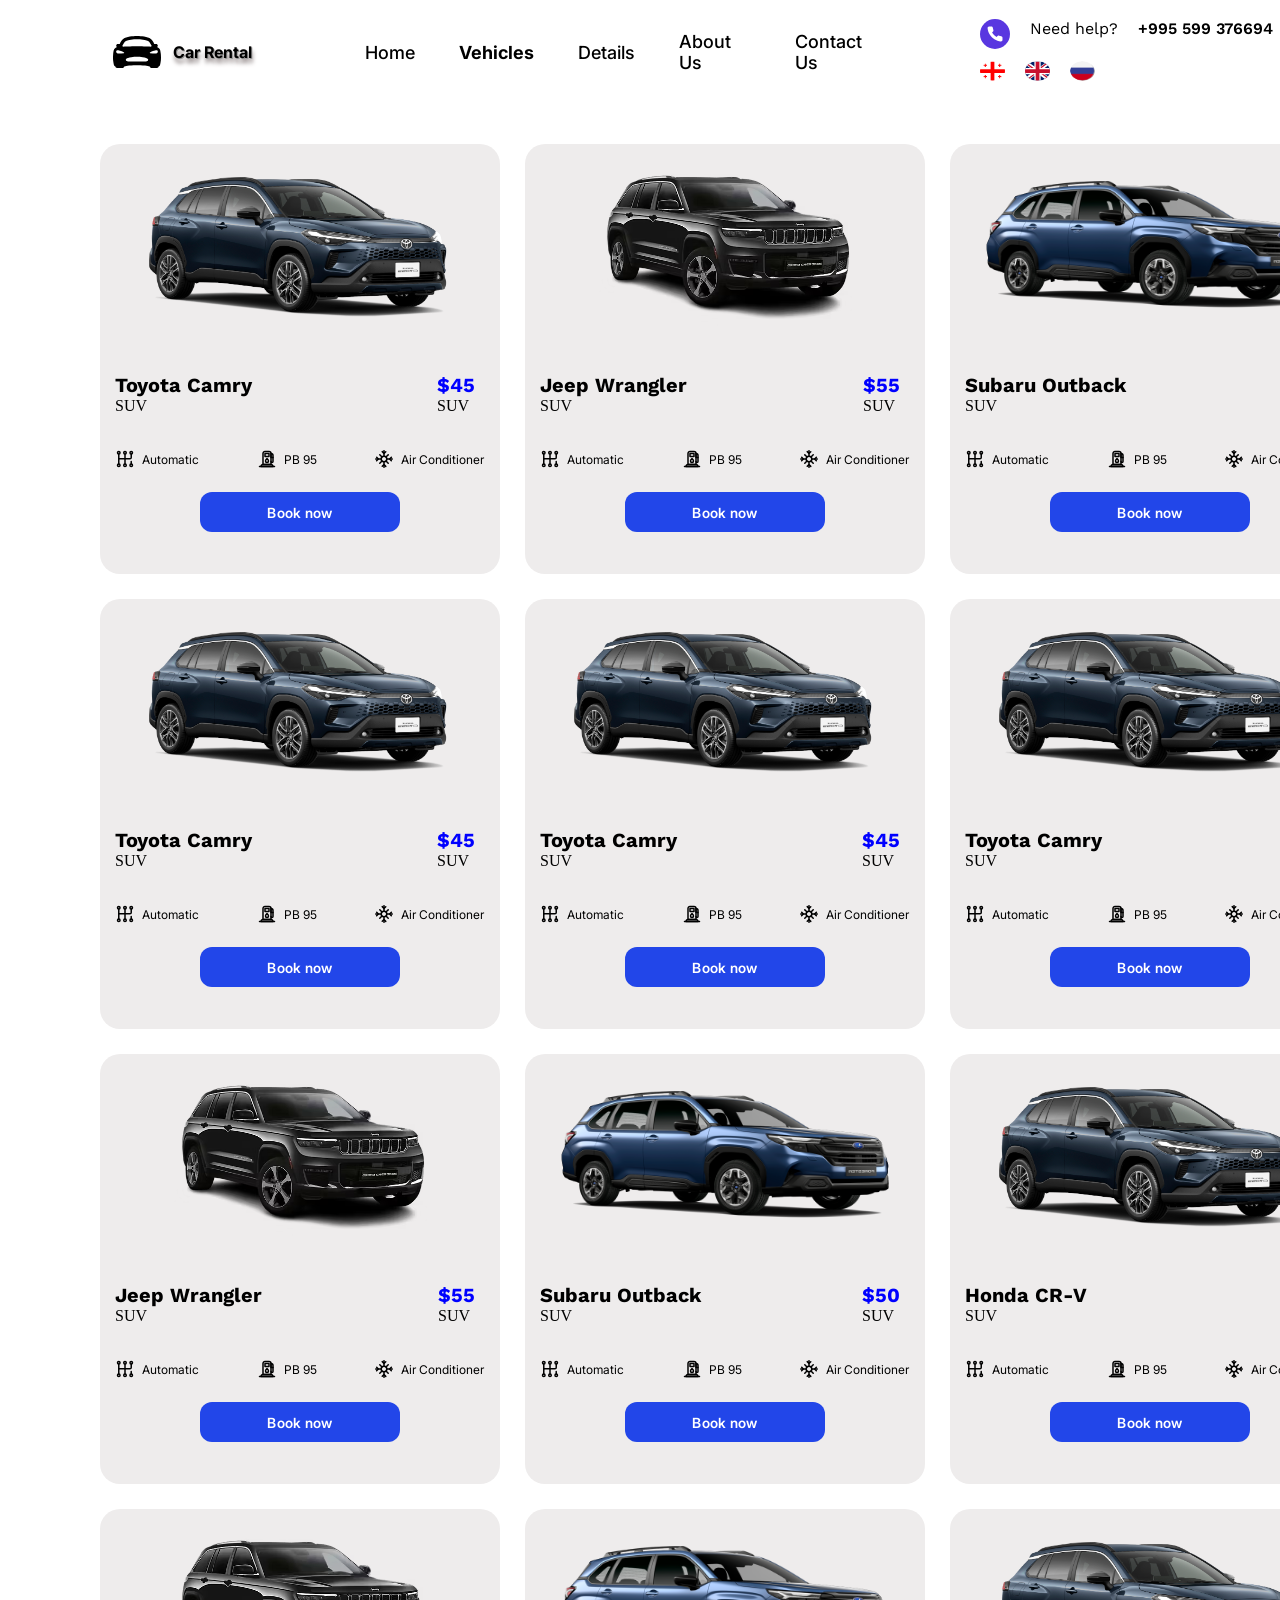
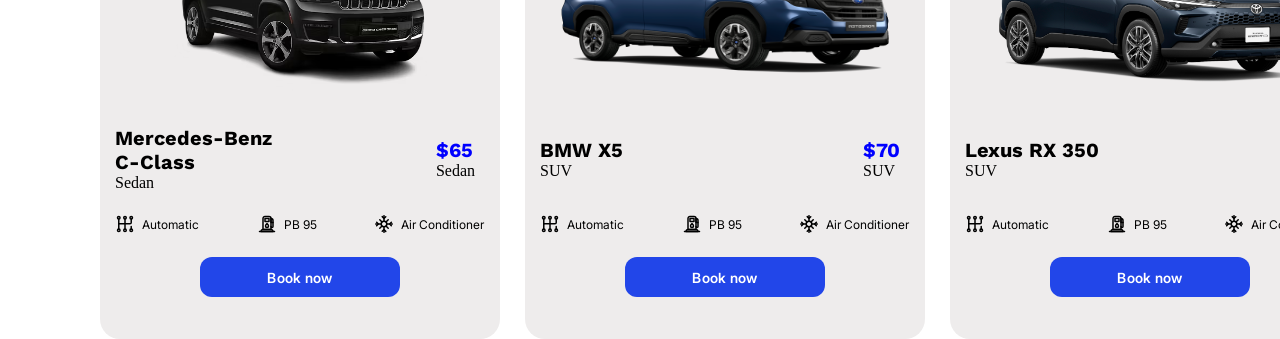
==== cars.html @ b7899f16 "add page" ====
<!DOCTYPE html>
<html lang="en">
<head>
    <meta charset="UTF-8">
    <meta name="viewport" content="width=device-width, initial-scale=1.0">
    <link rel="stylesheet" href="css/style.css" />
    <title>Vehicles - Car Rental</title>
</head>
<body>
    <header class="head_part row">
      <div class="logo_box row">
        <img src="./icon/car1.svg" alt="car icon" class="logo" />
        <p class="logo_text row">Car Rental</p>
      </div>
      <input
        type="checkbox"
        id="nav_toggle"
        class="nav_toggle"
        aria-label="Toggle navigation"
      />
      <label for="nav_toggle" class="nav_burger" aria-hidden="true">
        <span></span>
        <span></span>
        <span></span>
      </label>
      <nav class="nav_box row">
        <a href="index.html" class="nav_text">Home</a>
        <a href="cars.html" class="nav_text bold">Vehicles</a>
        <a href="" class="nav_text">Details</a>
        <a href="" class="nav_text">About Us</a>
        <a href="" class="nav_text">Contact Us</a>
      </nav>
      <div class="tel_box row">
        <div class="phone_box row">
          <img src="./icon/phone.svg" alt="phone" class="phone" />
          <p class="phone_text">Need help?</p>
          <p class="phone_num">+995 599 376694</p>
        </div>
        <div class="flag_box row">
          <a href="./kartuli-cars.html">
            <img src="./icon/ge.svg" alt="geo" class="flag" />
          </a>
          <a href="./cars.html">
            <img src="./icon/uk.svg" alt="eng" class="flag" />
          </a>
          <a href="./russian-cars.html">
            <img src="./photo/russian flag.png" alt="rus" class="flag" />
          </a>
        </div>
      </div>
    </header>
    <div class="car_conteiner grid">
          <div class="car_box">
            <div class="small_carbox">
              <img src="./photo/toyota.png" alt="rav4" class="small_car" />
            </div>
            <div class="car_namecont row">
              <div class="car_namebox">
                <p class="car_name">Toyota Camry</p>
                <span>SUV</span>
              </div>
              <div class="price_box">
                <p class="price">$45</p>
                <span>SUV</span>
              </div>
            </div>
            <div class="car_databox row">
              <div class="data_item">
                <img
                  src="./icon/gear-shift(1) 1.svg"
                  alt="gear"
                  class="data_icon"
                />
                <p class="data_text">Automatic</p>
              </div>
              <div class="data_item">
                <img src="./icon/g17.svg" alt="petrol" class="data_icon" />
                <p class="data_text">PB 95</p>
              </div>
              <div class="data_item">
                <img src="./icon/air.svg" alt="air" class="data_icon" />
                <p class="data_text">Air Conditioner</p>
              </div>
            </div>
            <button class="card_btn">Book now</button>
          </div>
          <div class="car_box">
            <div class="small_carbox">
              <img src="./photo/jeep.avif" alt="jeep" class="small_car" />
            </div>
            <div class="car_namecont row">
              <div class="car_namebox">
                <p class="car_name">Jeep Wrangler</p>
                <span>SUV</span>
              </div>
              <div class="price_box">
                <p class="price">$55</p>
                <span>SUV</span>
              </div>
            </div>
            <div class="car_databox row">
              <div class="data_item">
                <img
                  src="./icon/gear-shift(1) 1.svg"
                  alt="gear"
                  class="data_icon"
                />
                <p class="data_text">Automatic</p>
              </div>
              <div class="data_item">
                <img src="./icon/g17.svg" alt="petrol" class="data_icon" />
                <p class="data_text">PB 95</p>
              </div>
              <div class="data_item">
                <img src="./icon/air.svg" alt="air" class="data_icon" />
                <p class="data_text">Air Conditioner</p>
              </div>
            </div>
            <button class="card_btn">Book now</button>
          </div>
          <div class="car_box">
            <div class="small_carbox">
              <img src="./photo/subaru1.png" alt="rav4" class="small_car" />
            </div>
            <div class="car_namecont row">
              <div class="car_namebox">
                <p class="car_name">Subaru Outback</p>
                <span>SUV</span>
              </div>
              <div class="price_box">
                <p class="price">$50</p>
                <span>SUV</span>
              </div>
            </div>
            <div class="car_databox row">
              <div class="data_item">
                <img
                  src="./icon/gear-shift(1) 1.svg"
                  alt="gear"
                  class="data_icon"
                />
                <p class="data_text">Automatic</p>
              </div>
              <div class="data_item">
                <img src="./icon/g17.svg" alt="petrol" class="data_icon" />
                <p class="data_text">PB 95</p>
              </div>
              <div class="data_item">
                <img src="./icon/air.svg" alt="air" class="data_icon" />
                <p class="data_text">Air Conditioner</p>
              </div>
            </div>
            <button class="card_btn">Book now</button>
          </div>
          <div class="car_box">
            <div class="small_carbox">
              <img src="./photo/toyota.png" alt="rav4" class="small_car" />
            </div>
            <div class="car_namecont row">
              <div class="car_namebox">
                <p class="car_name">Toyota Camry</p>
                <span>SUV</span>
              </div>
              <div class="price_box">
                <p class="price">$45</p>
                <span>SUV</span>
              </div>
            </div>
            <div class="car_databox row">
              <div class="data_item">
                <img
                  src="./icon/gear-shift(1) 1.svg"
                  alt="gear"
                  class="data_icon"
                />
                <p class="data_text">Automatic</p>
              </div>
              <div class="data_item">
                <img src="./icon/g17.svg" alt="petrol" class="data_icon" />
                <p class="data_text">PB 95</p>
              </div>
              <div class="data_item">
                <img src="./icon/air.svg" alt="air" class="data_icon" />
                <p class="data_text">Air Conditioner</p>
              </div>
            </div>
            <button class="card_btn">Book now</button>
          </div>
          <div class="car_box">
            <div class="small_carbox">
              <img src="./photo/toyota.png" alt="rav4" class="small_car" />
            </div>
            <div class="car_namecont row">
              <div class="car_namebox">
                <p class="car_name">Toyota Camry</p>
                <span>SUV</span>
              </div>
              <div class="price_box">
                <p class="price">$45</p>
                <span>SUV</span>
              </div>
            </div>
            <div class="car_databox row">
              <div class="data_item">
                <img
                  src="./icon/gear-shift(1) 1.svg"
                  alt="gear"
                  class="data_icon"
                />
                <p class="data_text">Automatic</p>
              </div>
              <div class="data_item">
                <img src="./icon/g17.svg" alt="petrol" class="data_icon" />
                <p class="data_text">PB 95</p>
              </div>
              <div class="data_item">
                <img src="./icon/air.svg" alt="air" class="data_icon" />
                <p class="data_text">Air Conditioner</p>
              </div>
            </div>
            <button class="card_btn">Book now</button>
          </div>
          <div class="car_box">
            <div class="small_carbox">
              <img src="./photo/toyota.png" alt="rav4" class="small_car" />
            </div>
            <div class="car_namecont row">
              <div class="car_namebox">
                <p class="car_name">Toyota Camry</p>
                <span>SUV</span>
              </div>
              <div class="price_box">
                <p class="price">$45</p>
                <span>SUV</span>
              </div>
            </div>
            <div class="car_databox row">
              <div class="data_item">
                <img
                  src="./icon/gear-shift(1) 1.svg"
                  alt="gear"
                  class="data_icon"
                />
                <p class="data_text">Automatic</p>
              </div>
              <div class="data_item">
                <img src="./icon/g17.svg" alt="petrol" class="data_icon" />
                <p class="data_text">PB 95</p>
              </div>
              <div class="data_item">
                <img src="./icon/air.svg" alt="air" class="data_icon" />
                <p class="data_text">Air Conditioner</p>
              </div>
            </div>
            <button class="card_btn">Book now</button>
          </div>
          <div class="car_box">
            <div class="small_carbox">
              <img src="./photo/jeep.avif" alt="jeep" class="small_car" />
            </div>
            <div class="car_namecont row">
              <div class="car_namebox">
                <p class="car_name">Jeep Wrangler</p>
                <span>SUV</span>
              </div>
              <div class="price_box">
                <p class="price">$55</p>
                <span>SUV</span>
              </div>
            </div>
            <div class="car_databox row">
              <div class="data_item">
                <img
                  src="./icon/gear-shift(1) 1.svg"
                  alt="gear"
                  class="data_icon"
                />
                <p class="data_text">Automatic</p>
              </div>
              <div class="data_item">
                <img src="./icon/g17.svg" alt="petrol" class="data_icon" />
                <p class="data_text">PB 95</p>
              </div>
              <div class="data_item">
                <img src="./icon/air.svg" alt="air" class="data_icon" />
                <p class="data_text">Air Conditioner</p>
              </div>
            </div>
            <button class="card_btn">Book now</button>
          </div>
          <div class="car_box">
            <div class="small_carbox">
              <img src="./photo/subaru1.png" alt="subaru" class="small_car" />
            </div>
            <div class="car_namecont row">
              <div class="car_namebox">
                <p class="car_name">Subaru Outback</p>
                <span>SUV</span>
              </div>
              <div class="price_box">
                <p class="price">$50</p>
                <span>SUV</span>
              </div>
            </div>
            <div class="car_databox row">
              <div class="data_item">
                <img
                  src="./icon/gear-shift(1) 1.svg"
                  alt="gear"
                  class="data_icon"
                />
                <p class="data_text">Automatic</p>
              </div>
              <div class="data_item">
                <img src="./icon/g17.svg" alt="petrol" class="data_icon" />
                <p class="data_text">PB 95</p>
              </div>
              <div class="data_item">
                <img src="./icon/air.svg" alt="air" class="data_icon" />
                <p class="data_text">Air Conditioner</p>
              </div>
            </div>
            <button class="card_btn">Book now</button>
          </div>
          <div class="car_box">
            <div class="small_carbox">
              <img src="./photo/toyota.png" alt="camry" class="small_car" />
            </div>
            <div class="car_namecont row">
              <div class="car_namebox">
                <p class="car_name">Honda CR-V</p>
                <span>SUV</span>
              </div>
              <div class="price_box">
                <p class="price">$52</p>
                <span>SUV</span>
              </div>
            </div>
            <div class="car_databox row">
              <div class="data_item">
                <img
                  src="./icon/gear-shift(1) 1.svg"
                  alt="gear"
                  class="data_icon"
                />
                <p class="data_text">Automatic</p>
              </div>
              <div class="data_item">
                <img src="./icon/g17.svg" alt="petrol" class="data_icon" />
                <p class="data_text">PB 95</p>
              </div>
              <div class="data_item">
                <img src="./icon/air.svg" alt="air" class="data_icon" />
                <p class="data_text">Air Conditioner</p>
              </div>
            </div>
            <button class="card_btn">Book now</button>
          </div>
          <div class="car_box">
            <div class="small_carbox">
              <img src="./photo/jeep.avif" alt="jeep" class="small_car" />
            </div>
            <div class="car_namecont row">
              <div class="car_namebox">
                <p class="car_name">Mercedes-Benz C-Class</p>
                <span>Sedan</span>
              </div>
              <div class="price_box">
                <p class="price">$65</p>
                <span>Sedan</span>
              </div>
            </div>
            <div class="car_databox row">
              <div class="data_item">
                <img
                  src="./icon/gear-shift(1) 1.svg"
                  alt="gear"
                  class="data_icon"
                />
                <p class="data_text">Automatic</p>
              </div>
              <div class="data_item">
                <img src="./icon/g17.svg" alt="petrol" class="data_icon" />
                <p class="data_text">PB 95</p>
              </div>
              <div class="data_item">
                <img src="./icon/air.svg" alt="air" class="data_icon" />
                <p class="data_text">Air Conditioner</p>
              </div>
            </div>
            <button class="card_btn">Book now</button>
          </div>
          <div class="car_box">
            <div class="small_carbox">
              <img src="./photo/subaru1.png" alt="subaru" class="small_car" />
            </div>
            <div class="car_namecont row">
              <div class="car_namebox">
                <p class="car_name">BMW X5</p>
                <span>SUV</span>
              </div>
              <div class="price_box">
                <p class="price">$70</p>
                <span>SUV</span>
              </div>
            </div>
            <div class="car_databox row">
              <div class="data_item">
                <img
                  src="./icon/gear-shift(1) 1.svg"
                  alt="gear"
                  class="data_icon"
                />
                <p class="data_text">Automatic</p>
              </div>
              <div class="data_item">
                <img src="./icon/g17.svg" alt="petrol" class="data_icon" />
                <p class="data_text">PB 95</p>
              </div>
              <div class="data_item">
                <img src="./icon/air.svg" alt="air" class="data_icon" />
                <p class="data_text">Air Conditioner</p>
              </div>
            </div>
            <button class="card_btn">Book now</button>
          </div>
          <div class="car_box">
            <div class="small_carbox">
              <img src="./photo/toyota.png" alt="lexus" class="small_car" />
            </div>
            <div class="car_namecont row">
              <div class="car_namebox">
                <p class="car_name">Lexus RX 350</p>
                <span>SUV</span>
              </div>
              <div class="price_box">
                <p class="price">$60</p>
                <span>SUV</span>
              </div>
            </div>
            <div class="car_databox row">
              <div class="data_item">
                <img
                  src="./icon/gear-shift(1) 1.svg"
                  alt="gear"
                  class="data_icon"
                />
                <p class="data_text">Automatic</p>
              </div>
              <div class="data_item">
                <img src="./icon/g17.svg" alt="petrol" class="data_icon" />
                <p class="data_text">PB 95</p>
              </div>
              <div class="data_item">
                <img src="./icon/air.svg" alt="air" class="data_icon" />
                <p class="data_text">Air Conditioner</p>
              </div>
            </div>
            <button class="card_btn">Book now</button>
          </div>
    </div>
</body>
</html>
---- css/style.css ----
﻿* {
  margin: 0;
  padding: 0;
  box-sizing: border-box;
}
a {
  text-decoration: none;
}
ul {
  list-style-type: none;
}
fieldset,
input,
select,
textarea,
button {
  border: none;
}
.row {
  display: flex;
}
.grid {
  display: grid;
}
.no-screen {
  display: none;
}
button {
  background-color: transparent;
}
.d-wrapper {
  margin-inline: auto;
  width: 80%;
}
.wrap {
  flex-wrap: wrap;
}
@font-face {
  font-family: inter;
  src: url(../font/Inter_18pt-Bold.ttf);
}
@font-face {
  font-family: inter_semibold;
  src: url(../font/Inter_28pt-SemiBold.ttf);
}
@font-face {
  font-family: inter_med;
  src: url(../font/Inter_18pt-Medium.ttf);
}
@font-face {
  font-family: inter_reg;
  src: url(../font/Inter_18pt-Regular.ttf);
}
@font-face {
  font-family: sans;
  src: url(../font/WorkSans-Regular.ttf);
}
@font-face {
  font-family: sans_bold;
  src: url(../font/WorkSans-SemiBold.ttf);
}
@font-face {
  font-family: saans;
  src: url(../font/WorkSans-Bold.ttf);
}
@font-face {
  font-family: nino;
  src: url(../font/bpg_nino_mtavruli_bold.ttf);
}
.head_part {
  width: 100%;
  height: 104px;
  align-items: center;
  gap: 100px;
}
.logo_box {
  width: 180px;
  height: 48px;
  justify-content: center;
  gap: 12px;
  margin-left: 100px;
}
.logo {
  width: 48px;
  height: 48px;
}
.logo_text {
  font-weight: 500;
  font-size: 16px;
  font-family: inter;
  line-height: normal;
  letter-spacing: 0;
  align-items: center;
  text-shadow:
    1px 1px 0 #969696,
    1px 5px 4px #887d7d;
}
.logo_textgeo {
  font-weight: 500;
  font-size: 16px;
  font-family: inter;
  line-height: normal;
  letter-spacing: 0;
  align-items: center;
  text-shadow:
    1px 1px 0 #969696,
    1px 5px 4px #887d7d;
}
.nav_box {
  width: 564px;
  height: 30px;
  gap: 44px;
  justify-content: center;
  align-items: center;
}
.nav_toggle {
  display: none;
}
.nav_burger {
  display: none;
  width: 40px;
  height: 40px;
  align-items: center;
  justify-content: center;
  gap: 6px;
  cursor: pointer;
}
.nav_burger span {
  display: block;
  width: 26px;
  height: 2px;
  background: #111;
  border-radius: 2px;
  transition:
    transform 0.2s ease,
    opacity 0.2s ease;
}
.nav_text {
  display: inline-flex;
  align-items: center;
  font-weight: 300;
  font-size: 18px;
  font-family: inter_med;
  line-height: normal;
  letter-spacing: 0;
  color: black;
  transition: color 0.2s ease;
}
.nav_textgeo {
  display: inline-flex;
  align-items: center;
  font-weight: 300;
  font-size: 18px;
  font-family: nino;
  line-height: normal;
  letter-spacing: 0;
  color: black;
  transition: color 0.2s ease;
}
.nav_text:hover,
.nav_textgeo:hover {
  color: #f28a00;
}
.tel_box {
  width: 25%;
  height: 70px;
  flex-direction: column;
  justify-content: center;
  gap: 12px;
}
.phone_box {
  width: 300px;
  gap: 20px;
}
.phone {
  width: 30px;
  height: 30px;
}
.flag_box {
  width: 100px;
  gap: 20px;
}
.phone_text {
  font-weight: 300;
  font-size: 16px;
  font-family: sans;
  line-height: normal;
  letter-spacing: 0;
  align-items: center;
  color: black;
}
.phone_num {
  font-weight: 300;
  font-size: 16px;
  font-family: sans_bold;
  line-height: normal;
  letter-spacing: 0;
  align-items: center;
  color: black;
}
.bold {
  font-family: inter;
}
.flag {
  width: 25px;
  height: 20px;
  border-radius: 50%;
}
.main_conteiner {
  width: 100%;
  flex-direction: column;
  align-items: center;
}
.conteiner {
  width: 90%;
  height: 974px;
  flex-direction: column;
  align-items: center;
}
.main_plate {
  width: 90%;
  height: 660px;
  justify-content: center;
  border-radius: 40px;
  background-image: url(../photo/Hero.png);
  background-repeat: no-repeat;
  background-size: auto;
  justify-content: center;
  position: relative;
}
.car {
  width: 607px;
  height: 356px;
  position: absolute;
  top: 320px;
  left: 400px;
}
.plate {
  width: 90%;
  height: 503px;
  align-items: center;
  margin-top: 78.5px;
}
.main_textbox {
  width: 686px;
  height: 503px;
  align-items: center;
  padding-top: 90px;
}
.book_box {
  width: 416px;
  height: 503px;
  border-radius: 20px;
  background-color: white;
  flex-direction: column;
  align-items: center;
  position: absolute;
  top: 78.5px;
  right: 78px;
  z-index: 1;
}
.book_toggle {
  display: none;
}
.book_burger {
  display: none;
  width: 180px;
  height: 44px;
  align-items: center;
  justify-content: center;
  gap: 10px;
  border-radius: 12px;
  background: #ffffff;
  border: 1px solid #e5e5e5;
  cursor: pointer;
  font-family: sans_bold;
  font-size: 14px;
  color: #111;
}
.book_burger span {
  display: block;
  width: 22px;
  height: 2px;
  background: #111;
  border-radius: 2px;
  transition:
    transform 0.2s ease,
    opacity 0.2s ease;
}
.book_title {
  font-weight: 300;
  font-size: 28px;
  font-family: sans_bold;
  line-height: normal;
  letter-spacing: 0;
  align-items: center;
  color: rgb(19, 19, 19);
  margin-top: 40px;
}

.title_textbox {
  width: 686px;
  height: 145px;
  align-items: center;
}
.title {
  font-weight: 300;
  font-size: 50px;
  font-family: saans;
  line-height: normal;
  letter-spacing: 0;
  align-items: center;
  color: rgb(243, 239, 239);
}
.titlegeo {
  font-weight: 700;
  font-size: 46px;
  font-family: nino;
  line-height: normal;
  letter-spacing: 0;
  align-items: center;
  color: rgb(243, 239, 239);
}
.small_textbox {
  width: 464px;
  height: 56px;
}
.small_text {
  font-weight: 500;
  font-size: 16px;
  font-family: sans;
  line-height: normal;
  letter-spacing: 0;
  align-items: center;
  color: rgb(243, 239, 239);
}
.small_textgeo {
  font-weight: 500;
  font-size: 16px;
  font-family: nino;
  line-height: normal;
  letter-spacing: 1px;
  align-items: center;
  color: rgb(243, 239, 239);
}
.btn {
  cursor: pointer;
  width: 154px;
  height: 40px;
  border-radius: 12px;
  background-color: orange;
  display: flex;
  justify-content: center;
  align-items: center;
}
.btn_text {
  font-weight: 300;
  font-size: 16px;
  font-family: inter_semibold;
  line-height: normal;
  letter-spacing: 0;
  align-items: center;
  color: rgb(243, 239, 239);
}
.select_box {
  width: 336px;
  height: 270px;
  flex-direction: column;
  gap: 20px;
  margin-top: 40px;
}
.car_book {
  width: 336px;
  height: 38px;
  display: flex;
  align-items: center;
  justify-content: space-between;
  border-radius: 12px;
  padding-left: 16px;
  padding-right: 11px;
  background-color: rgb(231, 232, 233);
}
.book_btn_box {
  width: 100%;
  display: flex;
  justify-content: center;
}
.butt_box .btn {
  margin-top: 53px;
}
.book_btn_box .btn {
  margin-top: 40px;
}
.book_text {
  font-weight: 300;
  font-size: 16px;
  font-family: inter_semibold;
  line-height: normal;
  letter-spacing: 0;
  align-items: center;
  color: rgb(60, 57, 57);
}
.icon_row {
  width: 100%;
  height: 314px;
  display: flex;
  justify-content: center;
  align-items: center;
  gap: 112px;
}
.icon_box {
  width: 357px;
  height: 194px;
  display: flex;
  flex-direction: column;
  align-items: center;
}
.icon_text {
  font-weight: 500;
  font-size: 24px;
  font-family: sans_bold;
  line-height: normal;
  letter-spacing: 0;
  align-items: center;
}
.icon_smalltext {
  font-weight: 500;
  font-size: 16px;
  font-family: inter_reg;
  line-height: 24px;
  letter-spacing: 0;
  text-align: center;
  margin: 29px;
}
.choose_carbox {
  width: 100%;
  height: 1328px;
  display: flex;
  flex-direction: column;
}
.choose_title {
  width: 90%;
  height: 118px;
  display: flex;
  justify-content: space-between;
  align-items: center;
  margin-inline: 132px;
}
.choose_text {
  font-weight: 500;
  font-size: 50px;
  font-family: saans;
  line-height: normal;
  letter-spacing: 0;
}
.next {
  width: 200px;
  height: 80px;

  align-items: center;
  gap: 10px;
}
.view {
  gap: 10px;
}
.choose_smalltext {
  font-weight: 500;
  font-size: 20px;
  font-family: saans;
  line-height: normal;
  letter-spacing: 0;
  color: black;
}
.car_conteiner {
  width: 90%;
  height: 1050px;
  margin-left: 100px;
  margin-top: 40px;
  grid-template-columns: repeat(3, 1fr);
  grid-template-rows: repeat(3, 1fr);
  gap: 25px;
}
.small_carbox {
  width: 100%;
  height: 200px;
  display: flex;
  justify-content: center;
  align-items: center;
}
.small_car {
  width: 90%;
  height: 190px;
}
.car_box {
  width: 400px;
  height: 430px;
  background-color: #eeecec;
  border-radius: 20px;
  padding-bottom: 20px;
  transition:
    transform 0.2s ease,
    box-shadow 0.2s ease;
}
.car_box:hover {
  transform: translateY(-6px);
  box-shadow: 0 12px 24px rgba(0, 0, 0, 0.12);
}
.car_namebox {
  width: 50%;
  height: 50px;
  display: flex;
  flex-direction: column;
  justify-content: center;
}
.car_namecont {
  width: 90%;
  height: 100px;
  justify-content: space-between;
  align-items: center;
  margin-inline: 15px;
}
.car_name {
  font-weight: 500;
  font-size: 20px;
  font-family: saans;
  line-height: normal;
  letter-spacing: 0;
  color: black;
}
.price {
  font-weight: 500;
  font-size: 20px;
  font-family: saans;
  line-height: normal;
  letter-spacing: 0;
  color: blue;
}
.car_databox {
  width: 100%;
  height: 30px;
  padding: 0 16px;
  justify-content: space-between;
  align-items: center;
}
.data_item {
  display: flex;
  align-items: center;
  gap: 8px;
}
.data_icon {
  width: 18px;
  height: 18px;
}
.data_text {
  font-size: 12px;
  font-family: inter_reg;
}
.card_btn {
  display: block;
  margin: 18px auto 0;
  width: 200px;
  height: 40px;
  border-radius: 12px;
  background: #2246e9;
  color: #fff;
  font-family: inter_semibold;
  font-size: 14px;
  letter-spacing: 0.3px;
  cursor: pointer;
  transition:
    background 0.2s ease,
    transform 0.2s ease;
}
.card_btn:hover {
  background: #f28a00;
  transform: translateY(-2px);
}

@media (max-width: 980px) {
  .head_part {
    flex-direction: column;
    height: auto;
    gap: 20px;
    padding: 20px 16px;
  }
  .logo_box {
    margin-left: 0;
  }
  .nav_burger {
    display: inline-flex;
  }
  .nav_box {
    width: 100%;
    flex-direction: column;
    align-items: flex-start;
    gap: 12px;
    padding: 12px 16px;
    border-radius: 12px;
    background: #f5f5f5;
    display: none;
  }
  .nav_toggle:checked + .nav_burger + .nav_box {
    display: flex;
  }
  .nav_toggle:checked + .nav_burger span:nth-child(1) {
    transform: translateY(8px) rotate(45deg);
  }
  .nav_toggle:checked + .nav_burger span:nth-child(2) {
    opacity: 0;
  }
  .nav_toggle:checked + .nav_burger span:nth-child(3) {
    transform: translateY(-8px) rotate(-45deg);
  }
  .tel_box {
    width: 100%;
    align-items: center;
  }
  .phone_box {
    width: auto;
    justify-content: center;
  }
  .main_plate {
    width: 100%;
    height: auto;
    padding-bottom: 24px;
  }
  .plate {
    width: 100%;
    flex-direction: column;
    align-items: center;
    margin-top: 40px;
  }
  .main_textbox {
    width: 100%;
    height: auto;
    padding: 40px 16px 0;
    text-align: center;
  }
  .title_textbox {
    display: none;
  }
  .title,
  .titlegeo {
    font-size: 36px;
  }
  .small_textbox {
    display: none;
  }
  .butt_box {
    display: flex;
    justify-content: center;
  }
  .car {
    position: static;
    width: 90%;
    height: auto;
    margin-top: 20px;
  }
  .book_burger {
    display: inline-flex;
    margin-top: 10px;
    align-self: center;
  }
  .book_box {
    position: static;
    width: 90%;
    height: auto;
    margin-top: 20px;
    padding-bottom: 24px;
    display: none;
  }
  .book_toggle:checked + .book_burger + .book_box {
    display: flex;
  }
  .book_toggle:checked + .book_burger span:nth-child(1) {
    transform: translateY(6px) rotate(45deg);
  }
  .book_toggle:checked + .book_burger span:nth-child(2) {
    opacity: 0;
  }
  .book_toggle:checked + .book_burger span:nth-child(3) {
    transform: translateY(-6px) rotate(-45deg);
  }
  .select_box,
  .car_book {
    width: 100%;
  }
  .icon_row {
    display: none;
  }
  .icon_box {
    width: 90%;
  }
  .choose_carbox {
    height: auto;
  }
  .choose_title {
    width: 100%;
    height: auto;
    margin-inline: 0;
    padding: 0 16px;
    flex-direction: column;
    align-items: flex-start;
    gap: 12px;
  }
  .choose_text {
    font-size: 36px;
  }
  .car_conteiner {
    width: 100%;
    height: auto;
    margin-left: 0;
    padding: 0 16px 24px;
    grid-template-columns: 1fr;
  }
  .car_box {
    width: 100%;
    height: auto;
    padding-bottom: 20px;
  }
  .small_car {
    height: auto;
  }
  .car_databox {
    height: auto;
    flex-wrap: wrap;
    gap: 12px;
    justify-content: flex-start;
  }
}

@media (max-width: 600px) {
  .title,
  .titlegeo {
    font-size: 30px;
  }
  .choose_text {
    font-size: 30px;
  }
  .nav_box {
    justify-content: center;
  }
  .phone_box {
    display: none;
  }
}
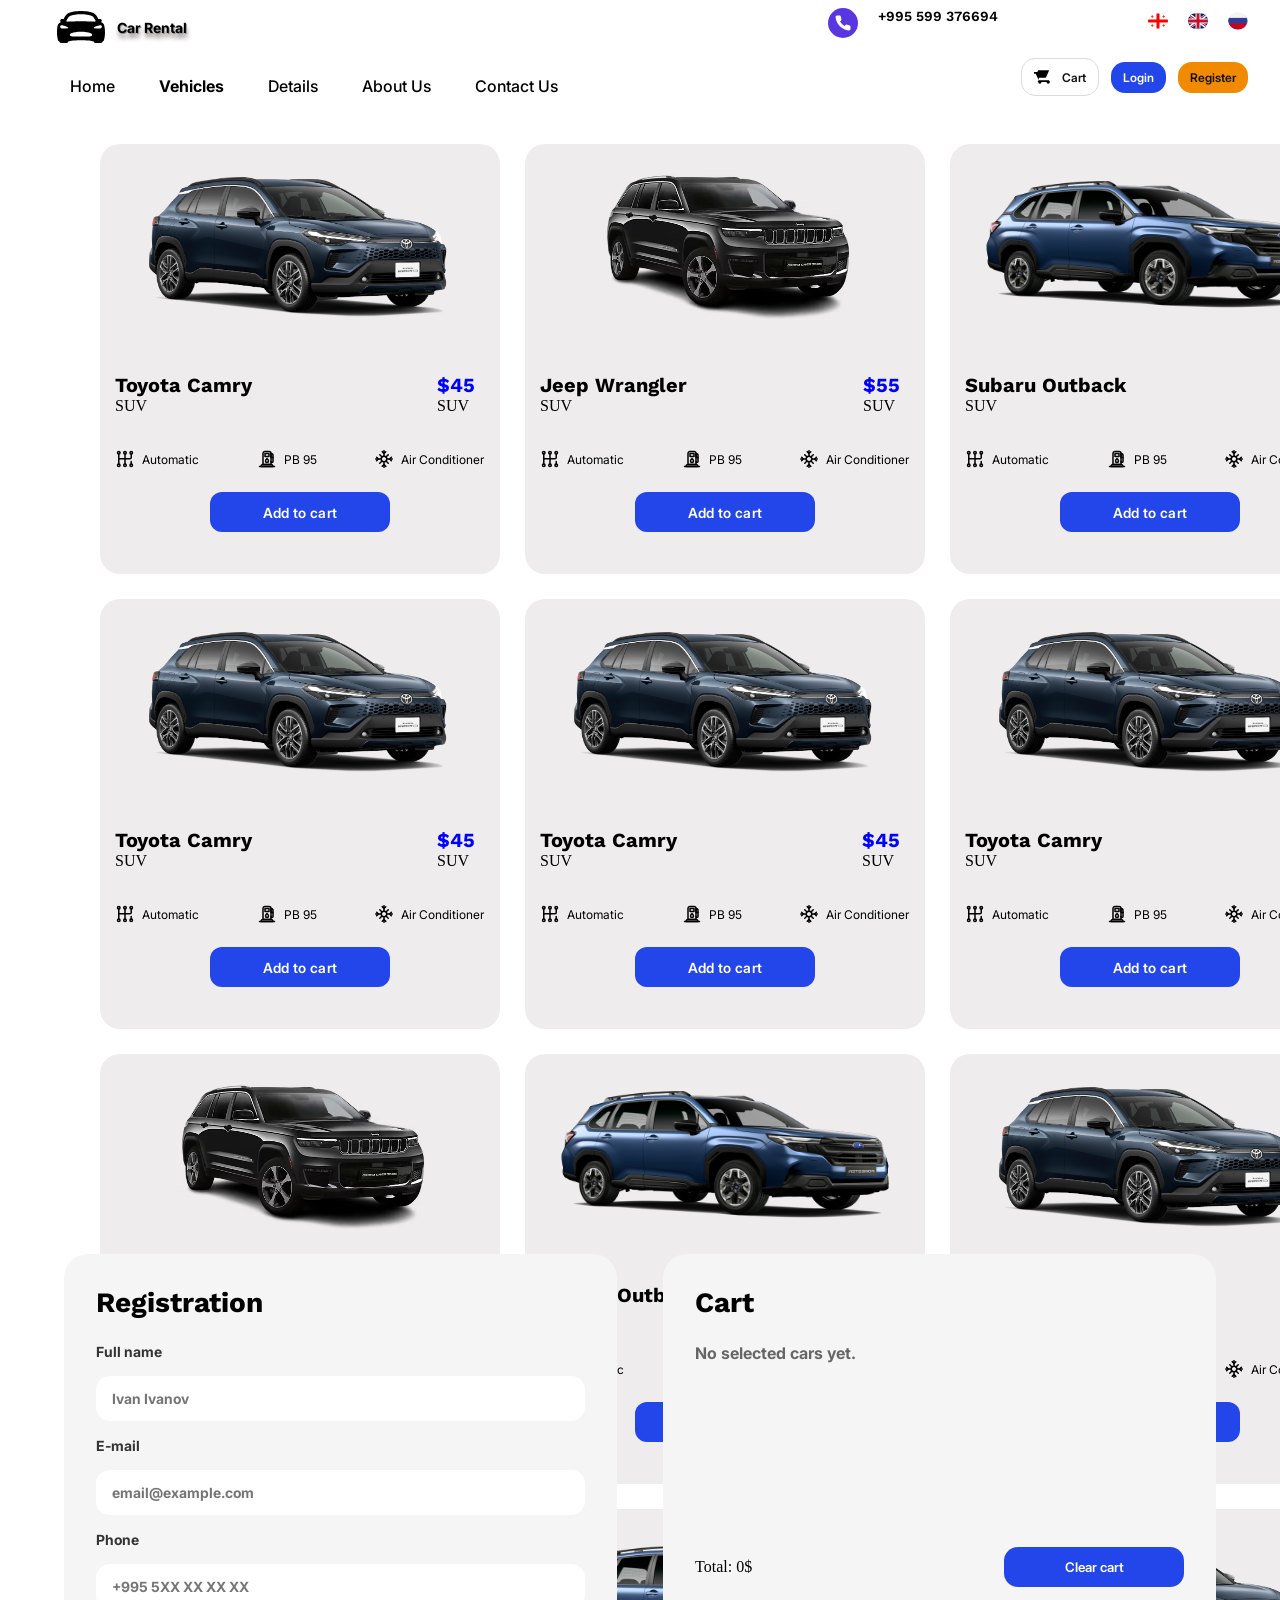
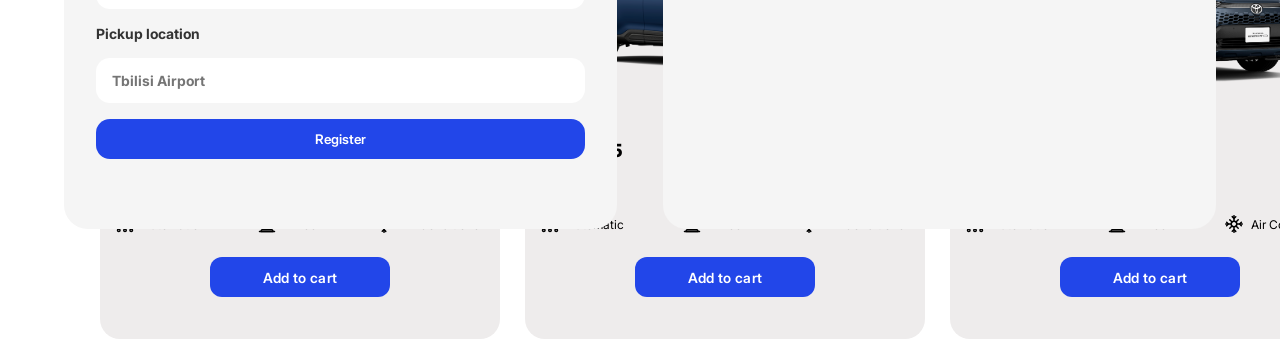
==== commit d2f81c70: "make registration forms" ====
--- a/cars.html
+++ b/cars.html
@@ -1,39 +1,29 @@
-<!DOCTYPE html>
+﻿<!doctype html>
 <html lang="en">
-<head>
-    <meta charset="UTF-8">
-    <meta name="viewport" content="width=device-width, initial-scale=1.0">
+  <head>
+    <meta charset="UTF-8" />
+    <meta name="viewport" content="width=device-width, initial-scale=1.0" />
     <link rel="stylesheet" href="css/style.css" />
     <title>Vehicles - Car Rental</title>
-</head>
-<body>
+  </head>
+  <body>
     <header class="head_part row">
-      <div class="logo_box row">
-        <img src="./icon/car1.svg" alt="car icon" class="logo" />
-        <p class="logo_text row">Car Rental</p>
-      </div>
-      <input
-        type="checkbox"
-        id="nav_toggle"
-        class="nav_toggle"
-        aria-label="Toggle navigation"
-      />
-      <label for="nav_toggle" class="nav_burger" aria-hidden="true">
-        <span></span>
-        <span></span>
-        <span></span>
-      </label>
-      <nav class="nav_box row">
-        <a href="index.html" class="nav_text">Home</a>
-        <a href="cars.html" class="nav_text bold">Vehicles</a>
-        <a href="" class="nav_text">Details</a>
-        <a href="" class="nav_text">About Us</a>
-        <a href="" class="nav_text">Contact Us</a>
-      </nav>
-      <div class="tel_box row">
+      <div class="header_left row">
+        <div class="logo_box row">
+          <img src="./icon/car1.svg" alt="car icon" class="logo" />
+          <p class="logo_text row">Car Rental</p>
+        </div>
+        <nav class="nav_box row">
+          <a href="index.html" class="nav_text">Home</a>
+          <a href="cars.html" class="nav_text bold">Vehicles</a>
+          <a href="" class="nav_text">Details</a>
+          <a href="" class="nav_text">About Us</a>
+          <a href="" class="nav_text">Contact Us</a>
+        </nav>
+      </div>
+      <div class="header_right row">
         <div class="phone_box row">
           <img src="./icon/phone.svg" alt="phone" class="phone" />
-          <p class="phone_text">Need help?</p>
           <p class="phone_num">+995 599 376694</p>
         </div>
         <div class="flag_box row">
@@ -47,417 +37,482 @@
             <img src="./photo/russian flag.png" alt="rus" class="flag" />
           </a>
         </div>
+        <div class="header_actions row">
+          <a href="cart.html" class="cart_link">
+            <img src="./icon/cart.svg" alt="Cart" class="cart_icon" />
+            <span>Cart</span>
+          </a>
+          <a href="login.html" class="auth_button">Login</a>
+          <a href="register.html" class="auth_button register">Register</a>
+        </div>
       </div>
     </header>
     <div class="car_conteiner grid">
-          <div class="car_box">
-            <div class="small_carbox">
-              <img src="./photo/toyota.png" alt="rav4" class="small_car" />
-            </div>
-            <div class="car_namecont row">
-              <div class="car_namebox">
-                <p class="car_name">Toyota Camry</p>
-                <span>SUV</span>
-              </div>
-              <div class="price_box">
-                <p class="price">$45</p>
-                <span>SUV</span>
-              </div>
-            </div>
-            <div class="car_databox row">
-              <div class="data_item">
-                <img
-                  src="./icon/gear-shift(1) 1.svg"
-                  alt="gear"
-                  class="data_icon"
-                />
-                <p class="data_text">Automatic</p>
-              </div>
-              <div class="data_item">
-                <img src="./icon/g17.svg" alt="petrol" class="data_icon" />
-                <p class="data_text">PB 95</p>
-              </div>
-              <div class="data_item">
-                <img src="./icon/air.svg" alt="air" class="data_icon" />
-                <p class="data_text">Air Conditioner</p>
-              </div>
-            </div>
-            <button class="card_btn">Book now</button>
-          </div>
-          <div class="car_box">
-            <div class="small_carbox">
-              <img src="./photo/jeep.avif" alt="jeep" class="small_car" />
-            </div>
-            <div class="car_namecont row">
-              <div class="car_namebox">
-                <p class="car_name">Jeep Wrangler</p>
-                <span>SUV</span>
-              </div>
-              <div class="price_box">
-                <p class="price">$55</p>
-                <span>SUV</span>
-              </div>
-            </div>
-            <div class="car_databox row">
-              <div class="data_item">
-                <img
-                  src="./icon/gear-shift(1) 1.svg"
-                  alt="gear"
-                  class="data_icon"
-                />
-                <p class="data_text">Automatic</p>
-              </div>
-              <div class="data_item">
-                <img src="./icon/g17.svg" alt="petrol" class="data_icon" />
-                <p class="data_text">PB 95</p>
-              </div>
-              <div class="data_item">
-                <img src="./icon/air.svg" alt="air" class="data_icon" />
-                <p class="data_text">Air Conditioner</p>
-              </div>
-            </div>
-            <button class="card_btn">Book now</button>
-          </div>
-          <div class="car_box">
-            <div class="small_carbox">
-              <img src="./photo/subaru1.png" alt="rav4" class="small_car" />
-            </div>
-            <div class="car_namecont row">
-              <div class="car_namebox">
-                <p class="car_name">Subaru Outback</p>
-                <span>SUV</span>
-              </div>
-              <div class="price_box">
-                <p class="price">$50</p>
-                <span>SUV</span>
-              </div>
-            </div>
-            <div class="car_databox row">
-              <div class="data_item">
-                <img
-                  src="./icon/gear-shift(1) 1.svg"
-                  alt="gear"
-                  class="data_icon"
-                />
-                <p class="data_text">Automatic</p>
-              </div>
-              <div class="data_item">
-                <img src="./icon/g17.svg" alt="petrol" class="data_icon" />
-                <p class="data_text">PB 95</p>
-              </div>
-              <div class="data_item">
-                <img src="./icon/air.svg" alt="air" class="data_icon" />
-                <p class="data_text">Air Conditioner</p>
-              </div>
-            </div>
-            <button class="card_btn">Book now</button>
-          </div>
-          <div class="car_box">
-            <div class="small_carbox">
-              <img src="./photo/toyota.png" alt="rav4" class="small_car" />
-            </div>
-            <div class="car_namecont row">
-              <div class="car_namebox">
-                <p class="car_name">Toyota Camry</p>
-                <span>SUV</span>
-              </div>
-              <div class="price_box">
-                <p class="price">$45</p>
-                <span>SUV</span>
-              </div>
-            </div>
-            <div class="car_databox row">
-              <div class="data_item">
-                <img
-                  src="./icon/gear-shift(1) 1.svg"
-                  alt="gear"
-                  class="data_icon"
-                />
-                <p class="data_text">Automatic</p>
-              </div>
-              <div class="data_item">
-                <img src="./icon/g17.svg" alt="petrol" class="data_icon" />
-                <p class="data_text">PB 95</p>
-              </div>
-              <div class="data_item">
-                <img src="./icon/air.svg" alt="air" class="data_icon" />
-                <p class="data_text">Air Conditioner</p>
-              </div>
-            </div>
-            <button class="card_btn">Book now</button>
-          </div>
-          <div class="car_box">
-            <div class="small_carbox">
-              <img src="./photo/toyota.png" alt="rav4" class="small_car" />
-            </div>
-            <div class="car_namecont row">
-              <div class="car_namebox">
-                <p class="car_name">Toyota Camry</p>
-                <span>SUV</span>
-              </div>
-              <div class="price_box">
-                <p class="price">$45</p>
-                <span>SUV</span>
-              </div>
-            </div>
-            <div class="car_databox row">
-              <div class="data_item">
-                <img
-                  src="./icon/gear-shift(1) 1.svg"
-                  alt="gear"
-                  class="data_icon"
-                />
-                <p class="data_text">Automatic</p>
-              </div>
-              <div class="data_item">
-                <img src="./icon/g17.svg" alt="petrol" class="data_icon" />
-                <p class="data_text">PB 95</p>
-              </div>
-              <div class="data_item">
-                <img src="./icon/air.svg" alt="air" class="data_icon" />
-                <p class="data_text">Air Conditioner</p>
-              </div>
-            </div>
-            <button class="card_btn">Book now</button>
-          </div>
-          <div class="car_box">
-            <div class="small_carbox">
-              <img src="./photo/toyota.png" alt="rav4" class="small_car" />
-            </div>
-            <div class="car_namecont row">
-              <div class="car_namebox">
-                <p class="car_name">Toyota Camry</p>
-                <span>SUV</span>
-              </div>
-              <div class="price_box">
-                <p class="price">$45</p>
-                <span>SUV</span>
-              </div>
-            </div>
-            <div class="car_databox row">
-              <div class="data_item">
-                <img
-                  src="./icon/gear-shift(1) 1.svg"
-                  alt="gear"
-                  class="data_icon"
-                />
-                <p class="data_text">Automatic</p>
-              </div>
-              <div class="data_item">
-                <img src="./icon/g17.svg" alt="petrol" class="data_icon" />
-                <p class="data_text">PB 95</p>
-              </div>
-              <div class="data_item">
-                <img src="./icon/air.svg" alt="air" class="data_icon" />
-                <p class="data_text">Air Conditioner</p>
-              </div>
-            </div>
-            <button class="card_btn">Book now</button>
-          </div>
-          <div class="car_box">
-            <div class="small_carbox">
-              <img src="./photo/jeep.avif" alt="jeep" class="small_car" />
-            </div>
-            <div class="car_namecont row">
-              <div class="car_namebox">
-                <p class="car_name">Jeep Wrangler</p>
-                <span>SUV</span>
-              </div>
-              <div class="price_box">
-                <p class="price">$55</p>
-                <span>SUV</span>
-              </div>
-            </div>
-            <div class="car_databox row">
-              <div class="data_item">
-                <img
-                  src="./icon/gear-shift(1) 1.svg"
-                  alt="gear"
-                  class="data_icon"
-                />
-                <p class="data_text">Automatic</p>
-              </div>
-              <div class="data_item">
-                <img src="./icon/g17.svg" alt="petrol" class="data_icon" />
-                <p class="data_text">PB 95</p>
-              </div>
-              <div class="data_item">
-                <img src="./icon/air.svg" alt="air" class="data_icon" />
-                <p class="data_text">Air Conditioner</p>
-              </div>
-            </div>
-            <button class="card_btn">Book now</button>
-          </div>
-          <div class="car_box">
-            <div class="small_carbox">
-              <img src="./photo/subaru1.png" alt="subaru" class="small_car" />
-            </div>
-            <div class="car_namecont row">
-              <div class="car_namebox">
-                <p class="car_name">Subaru Outback</p>
-                <span>SUV</span>
-              </div>
-              <div class="price_box">
-                <p class="price">$50</p>
-                <span>SUV</span>
-              </div>
-            </div>
-            <div class="car_databox row">
-              <div class="data_item">
-                <img
-                  src="./icon/gear-shift(1) 1.svg"
-                  alt="gear"
-                  class="data_icon"
-                />
-                <p class="data_text">Automatic</p>
-              </div>
-              <div class="data_item">
-                <img src="./icon/g17.svg" alt="petrol" class="data_icon" />
-                <p class="data_text">PB 95</p>
-              </div>
-              <div class="data_item">
-                <img src="./icon/air.svg" alt="air" class="data_icon" />
-                <p class="data_text">Air Conditioner</p>
-              </div>
-            </div>
-            <button class="card_btn">Book now</button>
-          </div>
-          <div class="car_box">
-            <div class="small_carbox">
-              <img src="./photo/toyota.png" alt="camry" class="small_car" />
-            </div>
-            <div class="car_namecont row">
-              <div class="car_namebox">
-                <p class="car_name">Honda CR-V</p>
-                <span>SUV</span>
-              </div>
-              <div class="price_box">
-                <p class="price">$52</p>
-                <span>SUV</span>
-              </div>
-            </div>
-            <div class="car_databox row">
-              <div class="data_item">
-                <img
-                  src="./icon/gear-shift(1) 1.svg"
-                  alt="gear"
-                  class="data_icon"
-                />
-                <p class="data_text">Automatic</p>
-              </div>
-              <div class="data_item">
-                <img src="./icon/g17.svg" alt="petrol" class="data_icon" />
-                <p class="data_text">PB 95</p>
-              </div>
-              <div class="data_item">
-                <img src="./icon/air.svg" alt="air" class="data_icon" />
-                <p class="data_text">Air Conditioner</p>
-              </div>
-            </div>
-            <button class="card_btn">Book now</button>
-          </div>
-          <div class="car_box">
-            <div class="small_carbox">
-              <img src="./photo/jeep.avif" alt="jeep" class="small_car" />
-            </div>
-            <div class="car_namecont row">
-              <div class="car_namebox">
-                <p class="car_name">Mercedes-Benz C-Class</p>
-                <span>Sedan</span>
-              </div>
-              <div class="price_box">
-                <p class="price">$65</p>
-                <span>Sedan</span>
-              </div>
-            </div>
-            <div class="car_databox row">
-              <div class="data_item">
-                <img
-                  src="./icon/gear-shift(1) 1.svg"
-                  alt="gear"
-                  class="data_icon"
-                />
-                <p class="data_text">Automatic</p>
-              </div>
-              <div class="data_item">
-                <img src="./icon/g17.svg" alt="petrol" class="data_icon" />
-                <p class="data_text">PB 95</p>
-              </div>
-              <div class="data_item">
-                <img src="./icon/air.svg" alt="air" class="data_icon" />
-                <p class="data_text">Air Conditioner</p>
-              </div>
-            </div>
-            <button class="card_btn">Book now</button>
-          </div>
-          <div class="car_box">
-            <div class="small_carbox">
-              <img src="./photo/subaru1.png" alt="subaru" class="small_car" />
-            </div>
-            <div class="car_namecont row">
-              <div class="car_namebox">
-                <p class="car_name">BMW X5</p>
-                <span>SUV</span>
-              </div>
-              <div class="price_box">
-                <p class="price">$70</p>
-                <span>SUV</span>
-              </div>
-            </div>
-            <div class="car_databox row">
-              <div class="data_item">
-                <img
-                  src="./icon/gear-shift(1) 1.svg"
-                  alt="gear"
-                  class="data_icon"
-                />
-                <p class="data_text">Automatic</p>
-              </div>
-              <div class="data_item">
-                <img src="./icon/g17.svg" alt="petrol" class="data_icon" />
-                <p class="data_text">PB 95</p>
-              </div>
-              <div class="data_item">
-                <img src="./icon/air.svg" alt="air" class="data_icon" />
-                <p class="data_text">Air Conditioner</p>
-              </div>
-            </div>
-            <button class="card_btn">Book now</button>
-          </div>
-          <div class="car_box">
-            <div class="small_carbox">
-              <img src="./photo/toyota.png" alt="lexus" class="small_car" />
-            </div>
-            <div class="car_namecont row">
-              <div class="car_namebox">
-                <p class="car_name">Lexus RX 350</p>
-                <span>SUV</span>
-              </div>
-              <div class="price_box">
-                <p class="price">$60</p>
-                <span>SUV</span>
-              </div>
-            </div>
-            <div class="car_databox row">
-              <div class="data_item">
-                <img
-                  src="./icon/gear-shift(1) 1.svg"
-                  alt="gear"
-                  class="data_icon"
-                />
-                <p class="data_text">Automatic</p>
-              </div>
-              <div class="data_item">
-                <img src="./icon/g17.svg" alt="petrol" class="data_icon" />
-                <p class="data_text">PB 95</p>
-              </div>
-              <div class="data_item">
-                <img src="./icon/air.svg" alt="air" class="data_icon" />
-                <p class="data_text">Air Conditioner</p>
-              </div>
-            </div>
-            <button class="card_btn">Book now</button>
-          </div>
+      <div class="car_box">
+        <div class="small_carbox">
+          <img src="./photo/toyota.png" alt="rav4" class="small_car" />
+        </div>
+        <div class="car_namecont row">
+          <div class="car_namebox">
+            <p class="car_name">Toyota Camry</p>
+            <span>SUV</span>
+          </div>
+          <div class="price_box">
+            <p class="price">$45</p>
+            <span>SUV</span>
+          </div>
+        </div>
+        <div class="car_databox row">
+          <div class="data_item">
+            <img
+              src="./icon/gear-shift(1) 1.svg"
+              alt="gear"
+              class="data_icon"
+            />
+            <p class="data_text">Automatic</p>
+          </div>
+          <div class="data_item">
+            <img src="./icon/g17.svg" alt="petrol" class="data_icon" />
+            <p class="data_text">PB 95</p>
+          </div>
+          <div class="data_item">
+            <img src="./icon/air.svg" alt="air" class="data_icon" />
+            <p class="data_text">Air Conditioner</p>
+          </div>
+        </div>
+        <button class="card_btn">Book now</button>
+      </div>
+      <div class="car_box">
+        <div class="small_carbox">
+          <img src="./photo/jeep.avif" alt="jeep" class="small_car" />
+        </div>
+        <div class="car_namecont row">
+          <div class="car_namebox">
+            <p class="car_name">Jeep Wrangler</p>
+            <span>SUV</span>
+          </div>
+          <div class="price_box">
+            <p class="price">$55</p>
+            <span>SUV</span>
+          </div>
+        </div>
+        <div class="car_databox row">
+          <div class="data_item">
+            <img
+              src="./icon/gear-shift(1) 1.svg"
+              alt="gear"
+              class="data_icon"
+            />
+            <p class="data_text">Automatic</p>
+          </div>
+          <div class="data_item">
+            <img src="./icon/g17.svg" alt="petrol" class="data_icon" />
+            <p class="data_text">PB 95</p>
+          </div>
+          <div class="data_item">
+            <img src="./icon/air.svg" alt="air" class="data_icon" />
+            <p class="data_text">Air Conditioner</p>
+          </div>
+        </div>
+        <button class="card_btn">Book now</button>
+      </div>
+      <div class="car_box">
+        <div class="small_carbox">
+          <img src="./photo/subaru1.png" alt="rav4" class="small_car" />
+        </div>
+        <div class="car_namecont row">
+          <div class="car_namebox">
+            <p class="car_name">Subaru Outback</p>
+            <span>SUV</span>
+          </div>
+          <div class="price_box">
+            <p class="price">$50</p>
+            <span>SUV</span>
+          </div>
+        </div>
+        <div class="car_databox row">
+          <div class="data_item">
+            <img
+              src="./icon/gear-shift(1) 1.svg"
+              alt="gear"
+              class="data_icon"
+            />
+            <p class="data_text">Automatic</p>
+          </div>
+          <div class="data_item">
+            <img src="./icon/g17.svg" alt="petrol" class="data_icon" />
+            <p class="data_text">PB 95</p>
+          </div>
+          <div class="data_item">
+            <img src="./icon/air.svg" alt="air" class="data_icon" />
+            <p class="data_text">Air Conditioner</p>
+          </div>
+        </div>
+        <button class="card_btn">Book now</button>
+      </div>
+      <div class="car_box">
+        <div class="small_carbox">
+          <img src="./photo/toyota.png" alt="rav4" class="small_car" />
+        </div>
+        <div class="car_namecont row">
+          <div class="car_namebox">
+            <p class="car_name">Toyota Camry</p>
+            <span>SUV</span>
+          </div>
+          <div class="price_box">
+            <p class="price">$45</p>
+            <span>SUV</span>
+          </div>
+        </div>
+        <div class="car_databox row">
+          <div class="data_item">
+            <img
+              src="./icon/gear-shift(1) 1.svg"
+              alt="gear"
+              class="data_icon"
+            />
+            <p class="data_text">Automatic</p>
+          </div>
+          <div class="data_item">
+            <img src="./icon/g17.svg" alt="petrol" class="data_icon" />
+            <p class="data_text">PB 95</p>
+          </div>
+          <div class="data_item">
+            <img src="./icon/air.svg" alt="air" class="data_icon" />
+            <p class="data_text">Air Conditioner</p>
+          </div>
+        </div>
+        <button class="card_btn">Book now</button>
+      </div>
+      <div class="car_box">
+        <div class="small_carbox">
+          <img src="./photo/toyota.png" alt="rav4" class="small_car" />
+        </div>
+        <div class="car_namecont row">
+          <div class="car_namebox">
+            <p class="car_name">Toyota Camry</p>
+            <span>SUV</span>
+          </div>
+          <div class="price_box">
+            <p class="price">$45</p>
+            <span>SUV</span>
+          </div>
+        </div>
+        <div class="car_databox row">
+          <div class="data_item">
+            <img
+              src="./icon/gear-shift(1) 1.svg"
+              alt="gear"
+              class="data_icon"
+            />
+            <p class="data_text">Automatic</p>
+          </div>
+          <div class="data_item">
+            <img src="./icon/g17.svg" alt="petrol" class="data_icon" />
+            <p class="data_text">PB 95</p>
+          </div>
+          <div class="data_item">
+            <img src="./icon/air.svg" alt="air" class="data_icon" />
+            <p class="data_text">Air Conditioner</p>
+          </div>
+        </div>
+        <button class="card_btn">Book now</button>
+      </div>
+      <div class="car_box">
+        <div class="small_carbox">
+          <img src="./photo/toyota.png" alt="rav4" class="small_car" />
+        </div>
+        <div class="car_namecont row">
+          <div class="car_namebox">
+            <p class="car_name">Toyota Camry</p>
+            <span>SUV</span>
+          </div>
+          <div class="price_box">
+            <p class="price">$45</p>
+            <span>SUV</span>
+          </div>
+        </div>
+        <div class="car_databox row">
+          <div class="data_item">
+            <img
+              src="./icon/gear-shift(1) 1.svg"
+              alt="gear"
+              class="data_icon"
+            />
+            <p class="data_text">Automatic</p>
+          </div>
+          <div class="data_item">
+            <img src="./icon/g17.svg" alt="petrol" class="data_icon" />
+            <p class="data_text">PB 95</p>
+          </div>
+          <div class="data_item">
+            <img src="./icon/air.svg" alt="air" class="data_icon" />
+            <p class="data_text">Air Conditioner</p>
+          </div>
+        </div>
+        <button class="card_btn">Book now</button>
+      </div>
+      <div class="car_box">
+        <div class="small_carbox">
+          <img src="./photo/jeep.avif" alt="jeep" class="small_car" />
+        </div>
+        <div class="car_namecont row">
+          <div class="car_namebox">
+            <p class="car_name">Jeep Wrangler</p>
+            <span>SUV</span>
+          </div>
+          <div class="price_box">
+            <p class="price">$55</p>
+            <span>SUV</span>
+          </div>
+        </div>
+        <div class="car_databox row">
+          <div class="data_item">
+            <img
+              src="./icon/gear-shift(1) 1.svg"
+              alt="gear"
+              class="data_icon"
+            />
+            <p class="data_text">Automatic</p>
+          </div>
+          <div class="data_item">
+            <img src="./icon/g17.svg" alt="petrol" class="data_icon" />
+            <p class="data_text">PB 95</p>
+          </div>
+          <div class="data_item">
+            <img src="./icon/air.svg" alt="air" class="data_icon" />
+            <p class="data_text">Air Conditioner</p>
+          </div>
+        </div>
+        <button class="card_btn">Book now</button>
+      </div>
+      <div class="car_box">
+        <div class="small_carbox">
+          <img src="./photo/subaru1.png" alt="subaru" class="small_car" />
+        </div>
+        <div class="car_namecont row">
+          <div class="car_namebox">
+            <p class="car_name">Subaru Outback</p>
+            <span>SUV</span>
+          </div>
+          <div class="price_box">
+            <p class="price">$50</p>
+            <span>SUV</span>
+          </div>
+        </div>
+        <div class="car_databox row">
+          <div class="data_item">
+            <img
+              src="./icon/gear-shift(1) 1.svg"
+              alt="gear"
+              class="data_icon"
+            />
+            <p class="data_text">Automatic</p>
+          </div>
+          <div class="data_item">
+            <img src="./icon/g17.svg" alt="petrol" class="data_icon" />
+            <p class="data_text">PB 95</p>
+          </div>
+          <div class="data_item">
+            <img src="./icon/air.svg" alt="air" class="data_icon" />
+            <p class="data_text">Air Conditioner</p>
+          </div>
+        </div>
+        <button class="card_btn">Book now</button>
+      </div>
+      <div class="car_box">
+        <div class="small_carbox">
+          <img src="./photo/toyota.png" alt="camry" class="small_car" />
+        </div>
+        <div class="car_namecont row">
+          <div class="car_namebox">
+            <p class="car_name">Honda CR-V</p>
+            <span>SUV</span>
+          </div>
+          <div class="price_box">
+            <p class="price">$52</p>
+            <span>SUV</span>
+          </div>
+        </div>
+        <div class="car_databox row">
+          <div class="data_item">
+            <img
+              src="./icon/gear-shift(1) 1.svg"
+              alt="gear"
+              class="data_icon"
+            />
+            <p class="data_text">Automatic</p>
+          </div>
+          <div class="data_item">
+            <img src="./icon/g17.svg" alt="petrol" class="data_icon" />
+            <p class="data_text">PB 95</p>
+          </div>
+          <div class="data_item">
+            <img src="./icon/air.svg" alt="air" class="data_icon" />
+            <p class="data_text">Air Conditioner</p>
+          </div>
+        </div>
+        <button class="card_btn">Book now</button>
+      </div>
+      <div class="car_box">
+        <div class="small_carbox">
+          <img src="./photo/jeep.avif" alt="jeep" class="small_car" />
+        </div>
+        <div class="car_namecont row">
+          <div class="car_namebox">
+            <p class="car_name">Mercedes-Benz C-Class</p>
+            <span>Sedan</span>
+          </div>
+          <div class="price_box">
+            <p class="price">$65</p>
+            <span>Sedan</span>
+          </div>
+        </div>
+        <div class="car_databox row">
+          <div class="data_item">
+            <img
+              src="./icon/gear-shift(1) 1.svg"
+              alt="gear"
+              class="data_icon"
+            />
+            <p class="data_text">Automatic</p>
+          </div>
+          <div class="data_item">
+            <img src="./icon/g17.svg" alt="petrol" class="data_icon" />
+            <p class="data_text">PB 95</p>
+          </div>
+          <div class="data_item">
+            <img src="./icon/air.svg" alt="air" class="data_icon" />
+            <p class="data_text">Air Conditioner</p>
+          </div>
+        </div>
+        <button class="card_btn">Book now</button>
+      </div>
+      <div class="car_box">
+        <div class="small_carbox">
+          <img src="./photo/subaru1.png" alt="subaru" class="small_car" />
+        </div>
+        <div class="car_namecont row">
+          <div class="car_namebox">
+            <p class="car_name">BMW X5</p>
+            <span>SUV</span>
+          </div>
+          <div class="price_box">
+            <p class="price">$70</p>
+            <span>SUV</span>
+          </div>
+        </div>
+        <div class="car_databox row">
+          <div class="data_item">
+            <img
+              src="./icon/gear-shift(1) 1.svg"
+              alt="gear"
+              class="data_icon"
+            />
+            <p class="data_text">Automatic</p>
+          </div>
+          <div class="data_item">
+            <img src="./icon/g17.svg" alt="petrol" class="data_icon" />
+            <p class="data_text">PB 95</p>
+          </div>
+          <div class="data_item">
+            <img src="./icon/air.svg" alt="air" class="data_icon" />
+            <p class="data_text">Air Conditioner</p>
+          </div>
+        </div>
+        <button class="card_btn">Book now</button>
+      </div>
+      <div class="car_box">
+        <div class="small_carbox">
+          <img src="./photo/toyota.png" alt="lexus" class="small_car" />
+        </div>
+        <div class="car_namecont row">
+          <div class="car_namebox">
+            <p class="car_name">Lexus RX 350</p>
+            <span>SUV</span>
+          </div>
+          <div class="price_box">
+            <p class="price">$60</p>
+            <span>SUV</span>
+          </div>
+        </div>
+        <div class="car_databox row">
+          <div class="data_item">
+            <img
+              src="./icon/gear-shift(1) 1.svg"
+              alt="gear"
+              class="data_icon"
+            />
+            <p class="data_text">Automatic</p>
+          </div>
+          <div class="data_item">
+            <img src="./icon/g17.svg" alt="petrol" class="data_icon" />
+            <p class="data_text">PB 95</p>
+          </div>
+          <div class="data_item">
+            <img src="./icon/air.svg" alt="air" class="data_icon" />
+            <p class="data_text">Air Conditioner</p>
+          </div>
+        </div>
+        <button class="card_btn">Book now</button>
+      </div>
     </div>
-</body>
-</html>+    <section class="action_section row">
+      <div class="registration_section">
+        <h2 class="section_title">Registration</h2>
+        <form id="registrationForm" class="register_form">
+          <label class="form_label" for="fullName">Full name</label>
+          <input
+            class="form_input"
+            type="text"
+            id="fullName"
+            name="fullName"
+            required
+            placeholder="Ivan Ivanov"
+          />
+          <label class="form_label" for="email">E-mail</label>
+          <input
+            class="form_input"
+            type="email"
+            id="email"
+            name="email"
+            required
+            placeholder="email@example.com"
+          />
+          <label class="form_label" for="phone">Phone</label>
+          <input
+            class="form_input"
+            type="tel"
+            id="phone"
+            name="phone"
+            required
+            placeholder="+995 5XX XX XX XX"
+          />
+          <label class="form_label" for="pickup">Pickup location</label>
+          <input
+            class="form_input"
+            type="text"
+            id="pickup"
+            name="pickup"
+            placeholder="Tbilisi Airport"
+          />
+          <button type="submit" class="submit_btn">Register</button>
+          <p class="form_message" id="formMessage"></p>
+        </form>
+      </div>
+      <div class="cart_section">
+        <h2 class="section_title">Cart</h2>
+        <div id="cartList" class="cart_list">
+          <p class="empty_cart">No selected cars yet.</p>
+        </div>
+        <div class="cart_summary">
+          <p>Total: <span id="cartTotal">0</span>$</p>
+          <button id="clearCartBtn" class="clear_cart_btn" type="button">
+            Clear cart
+          </button>
+        </div>
+      </div>
+    </section>
+    <script src="js/app.js"></script>
+  </body>
+</html>
--- a/css/style.css
+++ b/css/style.css
@@ -69,16 +69,43 @@
 }
 .head_part {
   width: 100%;
-  height: 104px;
-  align-items: center;
-  gap: 100px;
+  min-height: 104px;
+  align-items: center;
+  justify-content: space-between;
+  gap: 20px;
+  padding: 0 32px;
+}
+.header_left,
+.header_right {
+  display: flex;
+  align-items: center;
+  gap: 20px;
+}
+.header_left {
+  flex: 1;
+  flex-wrap: wrap;
+}
+.header_right {
+  justify-content: flex-end;
+  flex-wrap: wrap;
+}
+.tel_box {
+  width: auto;
+  flex-direction: row;
+  justify-content: flex-end;
+  align-items: center;
+  gap: 16px;
+}
+.phone_box {
+  width: auto;
+  gap: 12px;
 }
 .logo_box {
   width: 180px;
   height: 48px;
   justify-content: center;
   gap: 12px;
-  margin-left: 100px;
+  margin-left: 0;
 }
 .logo {
   width: 48px;
@@ -180,6 +207,48 @@
   width: 100px;
   gap: 20px;
 }
+.header_actions {
+  gap: 12px;
+  align-items: center;
+}
+.cart_link {
+  display: inline-flex;
+  align-items: center;
+  gap: 8px;
+  padding: 10px 14px;
+  border-radius: 14px;
+  background: #fff;
+  border: 1px solid #dcdcdc;
+  color: #111;
+  font-family: inter_semibold;
+  text-decoration: none;
+}
+.cart_link:hover {
+  background: #f5f5f5;
+}
+.cart_icon {
+  width: 20px;
+  height: 20px;
+}
+.auth_button {
+  display: inline-flex;
+  align-items: center;
+  justify-content: center;
+  padding: 10px 16px;
+  border-radius: 14px;
+  background: #2246e9;
+  color: #fff;
+  font-family: inter_semibold;
+  font-size: 14px;
+  text-decoration: none;
+}
+.auth_button:hover {
+  background: #f28a00;
+}
+.auth_button.register {
+  background: #f28a00;
+  color: #111;
+}
 .phone_text {
   font-weight: 300;
   font-size: 16px;
@@ -558,8 +627,9 @@
 .card_btn {
   display: block;
   margin: 18px auto 0;
-  width: 200px;
+  min-width: 180px;
   height: 40px;
+  padding: 0 18px;
   border-radius: 12px;
   background: #2246e9;
   color: #fff;
@@ -576,6 +646,209 @@
   transform: translateY(-2px);
 }
 
+.action_section {
+  width: 90%;
+  margin: 60px auto;
+  justify-content: space-between;
+  gap: 30px;
+}
+
+.registration_section,
+.cart_section {
+  width: 48%;
+  background: #f5f5f5;
+  border-radius: 24px;
+  padding: 32px;
+}
+
+.section_title {
+  font-weight: 600;
+  font-size: 28px;
+  font-family: saans;
+  margin-bottom: 24px;
+}
+
+.register_form {
+  display: flex;
+  flex-direction: column;
+  gap: 16px;
+}
+
+.form_label {
+  font-size: 14px;
+  font-family: inter;
+  color: #333;
+}
+
+.form_input {
+  width: 100%;
+  min-height: 44px;
+  padding: 14px 16px;
+  border-radius: 14px;
+  background: #fff;
+  font-family: inter;
+  font-size: 14px;
+}
+
+.submit_btn,
+.clear_cart_btn,
+.remove_item_btn {
+  display: inline-flex;
+  align-items: center;
+  justify-content: center;
+  min-width: 180px;
+  padding: 12px 18px;
+  border-radius: 14px;
+  background: #2246e9;
+  color: #fff;
+  font-family: inter_semibold;
+  cursor: pointer;
+  transition:
+    transform 0.2s ease,
+    background 0.2s ease;
+}
+
+.submit_btn:hover,
+.clear_cart_btn:hover,
+.remove_item_btn:hover {
+  background: #f28a00;
+  transform: translateY(-2px);
+}
+
+.cart_list {
+  min-height: 180px;
+  display: flex;
+  flex-direction: column;
+  gap: 16px;
+}
+
+.empty_cart {
+  color: #666;
+  font-family: inter;
+}
+
+.cart_item {
+  width: 100%;
+  display: flex;
+  justify-content: space-between;
+  align-items: center;
+  gap: 16px;
+  padding: 18px;
+  border-radius: 18px;
+  background: #fff;
+}
+
+.cart_item_name {
+  font-weight: 600;
+  font-size: 16px;
+  font-family: saans;
+}
+
+.cart_item_details {
+  font-size: 14px;
+  font-family: inter;
+  color: #666;
+}
+
+.cart_summary {
+  margin-top: 24px;
+  display: flex;
+  justify-content: space-between;
+  align-items: center;
+  gap: 16px;
+  flex-wrap: wrap;
+}
+
+.form_message {
+  font-size: 14px;
+  min-height: 22px;
+  font-family: inter;
+}
+
+footer {
+  width: 100%;
+  background-color: #1a1a1a;
+  color: #fff;
+  padding: 40px 32px;
+  margin-top: 60px;
+  display: flex;
+  flex-direction: column;
+  gap: 30px;
+}
+
+footer .footer_content {
+  display: flex;
+  justify-content: space-between;
+  gap: 40px;
+  flex-wrap: wrap;
+}
+
+footer .footer_section {
+  flex: 1;
+  min-width: 200px;
+  display: flex;
+  flex-direction: column;
+  gap: 12px;
+}
+
+footer .footer_section h3 {
+  font-size: 18px;
+  font-weight: 600;
+  font-family: sans_bold;
+  margin-bottom: 8px;
+}
+
+footer .footer_section a,
+footer .footer_section p {
+  font-size: 14px;
+  font-family: inter;
+  color: #ccc;
+  text-decoration: none;
+  transition: color 0.2s ease;
+}
+
+footer .footer_section a:hover {
+  color: #f28a00;
+}
+
+footer .footer_bottom {
+  border-top: 1px solid #333;
+  padding-top: 20px;
+  text-align: center;
+  font-size: 14px;
+  font-family: inter;
+  color: #999;
+}
+
+@media (max-width: 980px) {
+  footer {
+    padding: 30px 16px;
+  }
+
+  footer .footer_content {
+    gap: 20px;
+  }
+
+  footer .footer_section h3 {
+    font-size: 16px;
+  }
+}
+
+@media (max-width: 600px) {
+  footer {
+    padding: 20px 12px;
+  }
+
+  footer .footer_content {
+    flex-direction: column;
+    gap: 20px;
+  }
+
+  footer .footer_section {
+    width: 100%;
+  }
+}
+
 @media (max-width: 980px) {
   .head_part {
     flex-direction: column;
@@ -729,18 +1002,206 @@
   }
 }
 
+.logo_text,
+.logo_textgeo {
+  font-size: 14px;
+}
+
+.nav_text,
+.nav_textgeo {
+  font-size: 16px;
+}
+
+.phone_num {
+  font-size: 14px;
+}
+
+.flag {
+  width: 20px;
+  height: 18px;
+}
+
+.cart_link,
+.auth_button {
+  font-size: 12px;
+  padding: 8px 12px;
+}
+
+@media (max-width: 980px) {
+  .logo_text,
+  .logo_textgeo {
+    font-size: 13px;
+  }
+}
+
+@media (max-width: 768px) {
+  .head_part {
+    gap: 12px;
+    padding: 12px 16px;
+  }
+
+  .header_left,
+  .header_right {
+    gap: 12px;
+  }
+
+  .logo_box {
+    width: 150px;
+    height: 40px;
+  }
+
+  .logo {
+    width: 40px;
+    height: 40px;
+  }
+
+  .logo_text,
+  .logo_textgeo {
+    font-size: 12px;
+  }
+
+  .nav_box {
+    width: auto;
+    height: auto;
+    gap: 20px;
+  }
+
+  .nav_text,
+  .nav_textgeo {
+    font-size: 14px;
+  }
+
+  .phone_box {
+    width: auto;
+    gap: 8px;
+  }
+
+  .phone {
+    width: 24px;
+    height: 24px;
+  }
+
+  .phone_num {
+    font-size: 13px;
+  }
+
+  .flag_box {
+    width: auto;
+    gap: 12px;
+  }
+
+  .flag {
+    width: 18px;
+    height: 16px;
+  }
+
+  .header_actions {
+    gap: 8px;
+  }
+
+  .cart_link,
+  .auth_button {
+    font-size: 11px;
+    padding: 8px 10px;
+  }
+}
+
 @media (max-width: 600px) {
+  .head_part {
+    flex-wrap: wrap;
+    min-height: auto;
+    gap: 8px;
+    padding: 10px 12px;
+  }
+
+  .header_left {
+    flex: 1 1 100%;
+    gap: 8px;
+    flex-wrap: wrap;
+  }
+
+  .header_right {
+    flex: 1 1 100%;
+    justify-content: flex-start;
+    gap: 8px;
+    flex-wrap: wrap;
+  }
+
+  .logo_box {
+    width: 130px;
+    height: 36px;
+  }
+
+  .logo {
+    width: 32px;
+    height: 32px;
+  }
+
+  .logo_text,
+  .logo_textgeo {
+    font-size: 11px;
+  }
+
+  .nav_burger {
+    display: inline-flex;
+    width: 32px;
+    height: 32px;
+  }
+
+  .nav_box {
+    width: 100%;
+    height: auto;
+    gap: 12px;
+    padding: 10px 12px;
+  }
+
+  .nav_text,
+  .nav_textgeo {
+    font-size: 13px;
+  }
+
+  .phone_box {
+    width: auto;
+    gap: 6px;
+  }
+
+  .phone {
+    width: 20px;
+    height: 20px;
+  }
+
+  .phone_num {
+    font-size: 12px;
+  }
+
+  .flag_box {
+    width: auto;
+    gap: 10px;
+  }
+
+  .flag {
+    width: 16px;
+    height: 14px;
+  }
+
+  .header_actions {
+    gap: 6px;
+  }
+
+  .cart_link,
+  .auth_button {
+    font-size: 10px;
+    padding: 6px 8px;
+  }
+
   .title,
   .titlegeo {
-    font-size: 30px;
+    font-size: 24px;
   }
   .choose_text {
-    font-size: 30px;
+    font-size: 24px;
   }
   .nav_box {
     justify-content: center;
   }
-  .phone_box {
-    display: none;
-  }
-}
+}
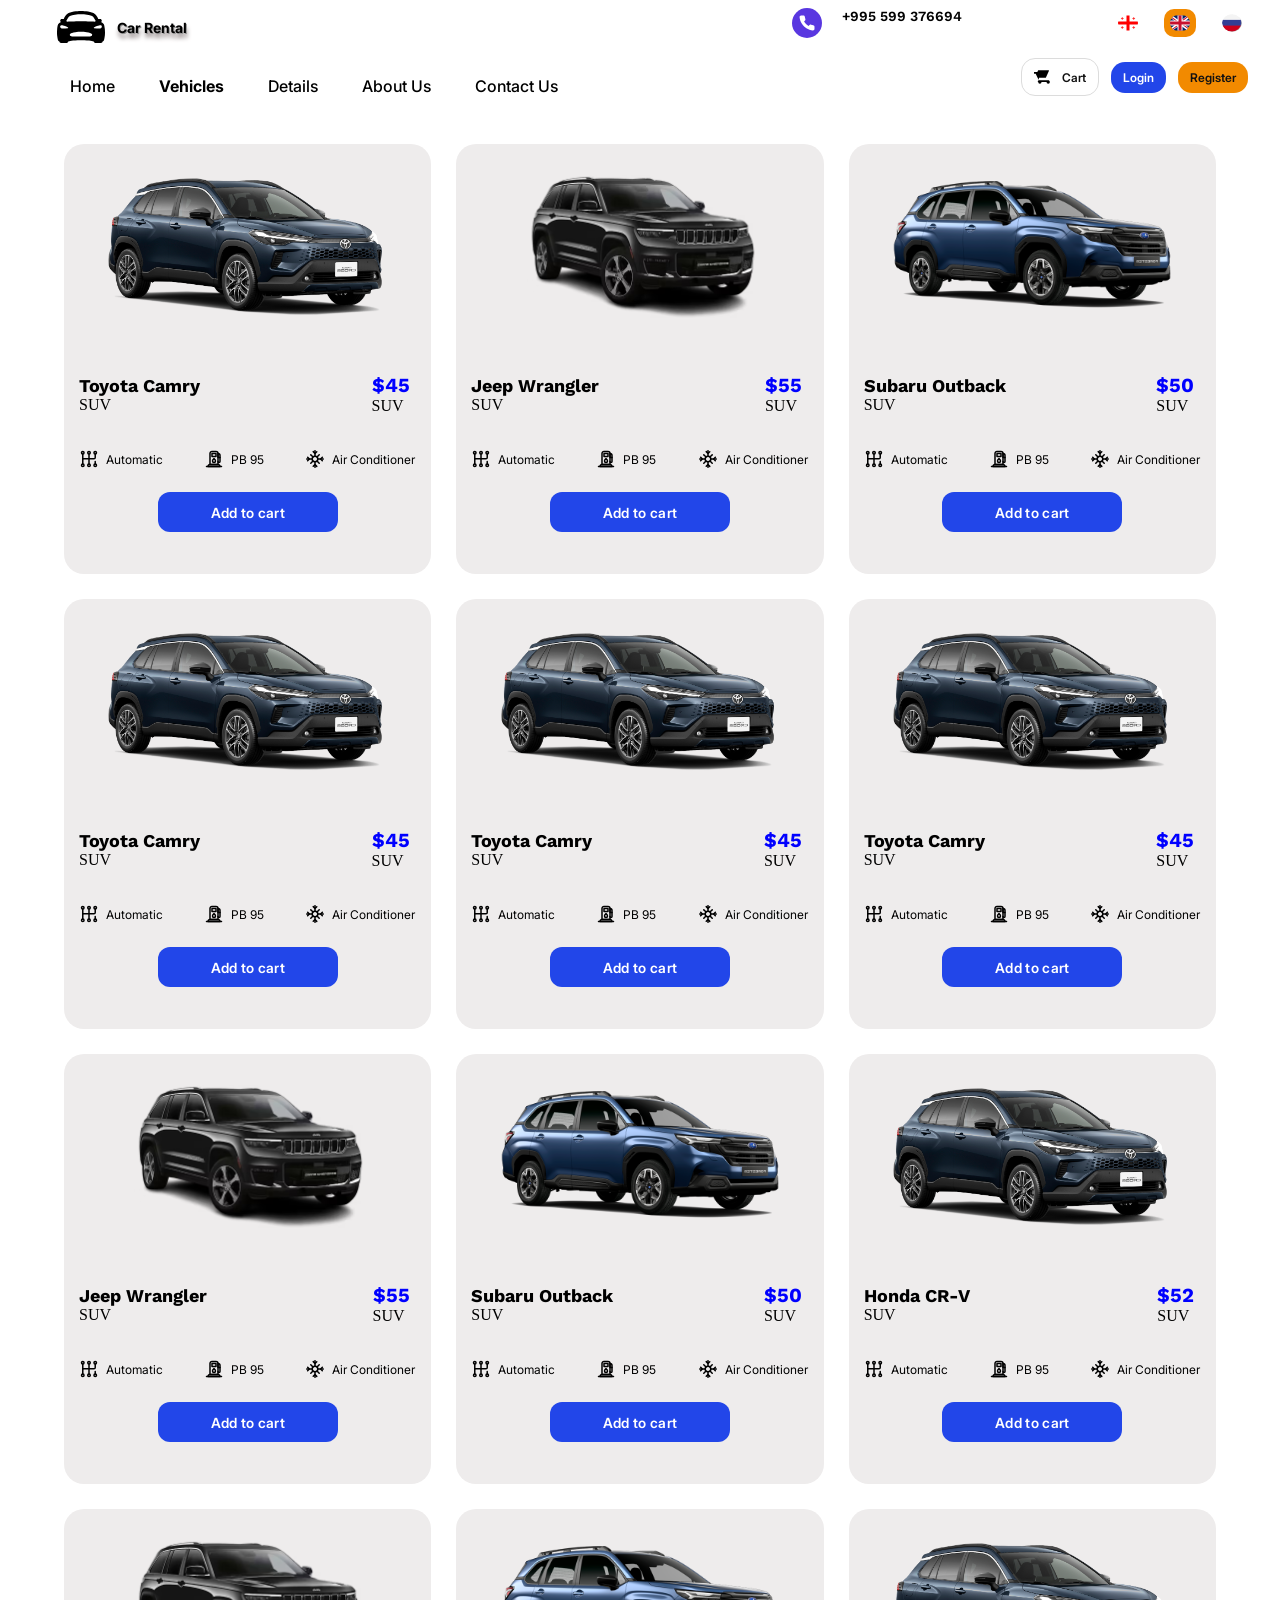
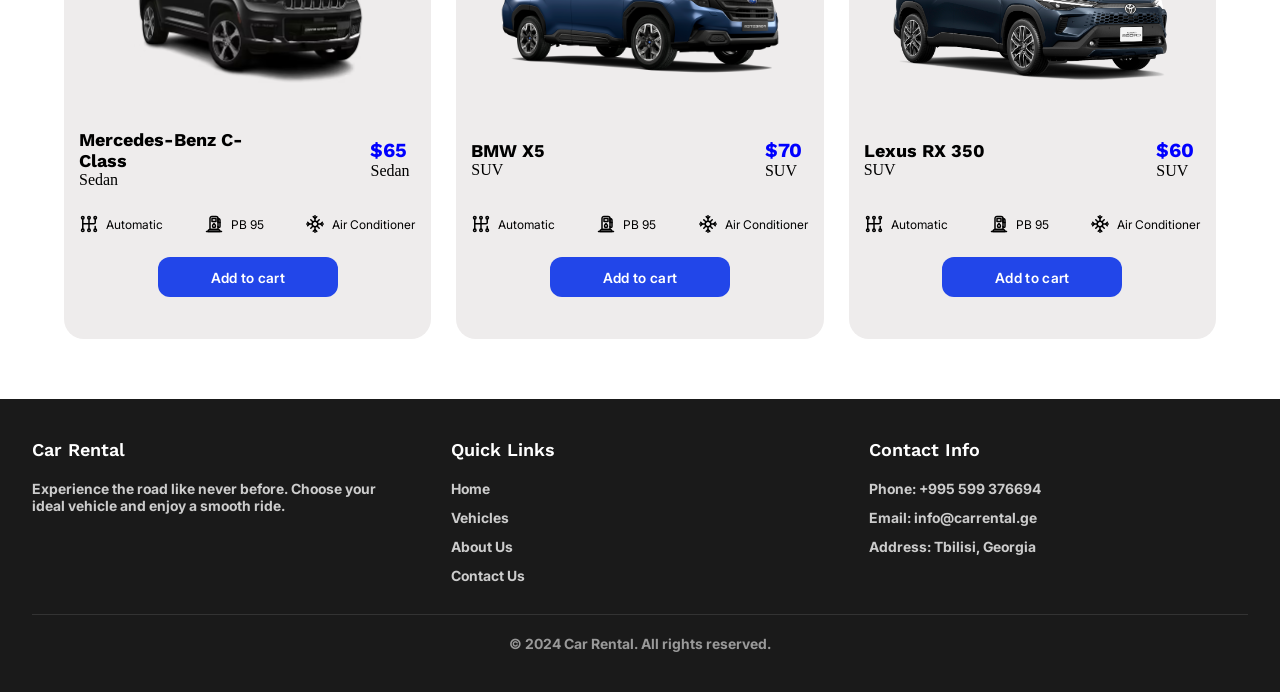
==== commit 4ae19c5b: "add slider" ====
--- a/cars.html
+++ b/cars.html
@@ -1,4 +1,4 @@
-﻿<!doctype html>
+<!doctype html>
 <html lang="en">
   <head>
     <meta charset="UTF-8" />
@@ -13,6 +13,17 @@
           <img src="./icon/car1.svg" alt="car icon" class="logo" />
           <p class="logo_text row">Car Rental</p>
         </div>
+        <input
+          type="checkbox"
+          id="nav_toggle"
+          class="nav_toggle"
+          aria-label="Toggle navigation"
+        />
+        <label for="nav_toggle" class="nav_burger" aria-hidden="true">
+          <span></span>
+          <span></span>
+          <span></span>
+        </label>
         <nav class="nav_box row">
           <a href="index.html" class="nav_text">Home</a>
           <a href="cars.html" class="nav_text bold">Vehicles</a>
@@ -27,23 +38,23 @@
           <p class="phone_num">+995 599 376694</p>
         </div>
         <div class="flag_box row">
-          <a href="./kartuli-cars.html">
+          <button type="button" class="lang_button" data-lang="ka" aria-label="ქართული">
             <img src="./icon/ge.svg" alt="geo" class="flag" />
-          </a>
-          <a href="./cars.html">
+          </button>
+          <button type="button" class="lang_button" data-lang="en" aria-label="English">
             <img src="./icon/uk.svg" alt="eng" class="flag" />
-          </a>
-          <a href="./russian-cars.html">
+          </button>
+          <button type="button" class="lang_button" data-lang="ru" aria-label="Русский">
             <img src="./photo/russian flag.png" alt="rus" class="flag" />
-          </a>
+          </button>
         </div>
         <div class="header_actions row">
-          <a href="cart.html" class="cart_link">
+          <button type="button" class="cart_link" data-open-panel="cart">
             <img src="./icon/cart.svg" alt="Cart" class="cart_icon" />
             <span>Cart</span>
-          </a>
-          <a href="login.html" class="auth_button">Login</a>
-          <a href="register.html" class="auth_button register">Register</a>
+          </button>
+          <button type="button" class="auth_button" data-open-panel="login">Login</button>
+          <button type="button" class="auth_button register" data-open-panel="register">Register</button>
         </div>
       </div>
     </header>
@@ -457,51 +468,13 @@
         <button class="card_btn">Book now</button>
       </div>
     </div>
-    <section class="action_section row">
-      <div class="registration_section">
-        <h2 class="section_title">Registration</h2>
-        <form id="registrationForm" class="register_form">
-          <label class="form_label" for="fullName">Full name</label>
-          <input
-            class="form_input"
-            type="text"
-            id="fullName"
-            name="fullName"
-            required
-            placeholder="Ivan Ivanov"
-          />
-          <label class="form_label" for="email">E-mail</label>
-          <input
-            class="form_input"
-            type="email"
-            id="email"
-            name="email"
-            required
-            placeholder="email@example.com"
-          />
-          <label class="form_label" for="phone">Phone</label>
-          <input
-            class="form_input"
-            type="tel"
-            id="phone"
-            name="phone"
-            required
-            placeholder="+995 5XX XX XX XX"
-          />
-          <label class="form_label" for="pickup">Pickup location</label>
-          <input
-            class="form_input"
-            type="text"
-            id="pickup"
-            name="pickup"
-            placeholder="Tbilisi Airport"
-          />
-          <button type="submit" class="submit_btn">Register</button>
-          <p class="form_message" id="formMessage"></p>
-        </form>
-      </div>
-      <div class="cart_section">
-        <h2 class="section_title">Cart</h2>
+    <div class="overlay" id="cartOverlay" data-panel="cart" aria-hidden="true">
+      <button class="overlay_backdrop" type="button" data-close-panel aria-label="Close"></button>
+      <aside class="cart_drawer" aria-label="Shopping cart">
+        <div class="panel_header">
+          <h2 class="section_title">Shopping cart</h2>
+          <button class="panel_close" type="button" data-close-panel aria-label="Close">×</button>
+        </div>
         <div id="cartList" class="cart_list">
           <p class="empty_cart">No selected cars yet.</p>
         </div>
@@ -511,8 +484,80 @@
             Clear cart
           </button>
         </div>
-      </div>
-    </section>
+        <p class="form_message" id="cartMessage"></p>
+      </aside>
+    </div>
+    <div class="overlay" id="loginOverlay" data-panel="login" aria-hidden="true">
+      <button class="overlay_backdrop" type="button" data-close-panel aria-label="Close"></button>
+      <section class="modal_panel registration_section">
+        <div class="panel_header">
+          <h2 class="section_title">Login</h2>
+          <button class="panel_close" type="button" data-close-panel aria-label="Close">×</button>
+        </div>
+        <form id="loginForm" class="register_form">
+          <label class="form_label" for="loginEmail">Email</label>
+          <input class="form_input" type="email" id="loginEmail" name="email" required />
+          <label class="form_label" for="loginPassword">Password</label>
+          <input class="form_input" type="password" id="loginPassword" name="password" required />
+          <button type="submit" class="submit_btn">Login</button>
+          <p class="form_message" id="loginMessage"></p>
+        </form>
+        <p class="auth_prompt">
+          Don't have an account?
+          <button type="button" class="auth_switch" data-open-panel="register">Register here</button>
+        </p>
+      </section>
+    </div>
+    <div class="overlay" id="registerOverlay" data-panel="register" aria-hidden="true">
+      <button class="overlay_backdrop" type="button" data-close-panel aria-label="Close"></button>
+      <section class="modal_panel registration_section">
+        <div class="panel_header">
+          <h2 class="section_title">Register</h2>
+          <button class="panel_close" type="button" data-close-panel aria-label="Close">×</button>
+        </div>
+        <form id="registerForm" class="register_form">
+          <label class="form_label" for="registerFullName">Full name</label>
+          <input class="form_input" type="text" id="registerFullName" name="fullName" required />
+          <label class="form_label" for="registerEmail">Email</label>
+          <input class="form_input" type="email" id="registerEmail" name="email" required />
+          <label class="form_label" for="registerPhone">Phone</label>
+          <input class="form_input" type="tel" id="registerPhone" name="phone" required />
+          <label class="form_label" for="registerPassword">Password</label>
+          <input class="form_input" type="password" id="registerPassword" name="password" required />
+          <button type="submit" class="submit_btn">Register</button>
+          <p class="form_message" id="registerMessage"></p>
+        </form>
+        <p class="auth_prompt">
+          Already have an account?
+          <button type="button" class="auth_switch" data-open-panel="login">Login here</button>
+        </p>
+      </section>
+    </div>
+    <footer>
+      <div class="footer_content">
+        <div class="footer_section">
+          <h3>Car Rental</h3>
+          <p>Experience the road like never before. Choose your ideal vehicle and enjoy a smooth ride.</p>
+        </div>
+        <div class="footer_section">
+          <h3>Quick Links</h3>
+          <a href="index.html">Home</a>
+          <a href="cars.html">Vehicles</a>
+          <a href="">About Us</a>
+          <a href="">Contact Us</a>
+        </div>
+        <div class="footer_section">
+          <h3>Contact Info</h3>
+          <p>Phone: +995 599 376694</p>
+          <p>Email: info@carrental.ge</p>
+          <p>Address: Tbilisi, Georgia</p>
+        </div>
+      </div>
+      <div class="footer_bottom">
+        <p>&copy; 2024 Car Rental. All rights reserved.</p>
+      </div>
+    </footer>
     <script src="js/app.js"></script>
   </body>
 </html>
+
--- a/css/style.css
+++ b/css/style.css
@@ -5,6 +5,11 @@
 }
 a {
   text-decoration: none;
+}
+body {
+  position: relative;
+  min-width: 320px;
+  overflow-x: hidden;
 }
 ul {
   list-style-type: none;
@@ -27,6 +32,7 @@
 }
 button {
   background-color: transparent;
+  cursor: pointer;
 }
 .d-wrapper {
   margin-inline: auto;
@@ -147,6 +153,7 @@
   display: none;
   width: 40px;
   height: 40px;
+  flex-direction: column;
   align-items: center;
   justify-content: center;
   gap: 6px;
@@ -204,8 +211,20 @@
   height: 30px;
 }
 .flag_box {
-  width: 100px;
+  width: auto;
   gap: 20px;
+}
+.lang_button {
+  display: inline-flex;
+  align-items: center;
+  justify-content: center;
+  width: 32px;
+  height: 28px;
+  border-radius: 10px;
+  cursor: pointer;
+}
+.lang_button.active {
+  background: #f28a00;
 }
 .header_actions {
   gap: 12px;
@@ -282,7 +301,7 @@
 }
 .conteiner {
   width: 90%;
-  height: 974px;
+  min-height: 974px;
   flex-direction: column;
   align-items: center;
 }
@@ -293,9 +312,11 @@
   border-radius: 40px;
   background-image: url(../photo/Hero.png);
   background-repeat: no-repeat;
-  background-size: auto;
+  background-size: cover;
+  background-position: center;
   justify-content: center;
   position: relative;
+  overflow: hidden;
 }
 .car {
   width: 607px;
@@ -327,6 +348,8 @@
   top: 78.5px;
   right: 78px;
   z-index: 1;
+  opacity: 1;
+  transition: opacity 0.3s ease;
 }
 .book_toggle {
   display: none;
@@ -501,9 +524,115 @@
   text-align: center;
   margin: 29px;
 }
+.image-slider-section {
+  background: transparent;
+  padding: 40px 0;
+  width: 100%;
+}
+
+.image-slider {
+  position: relative;
+  width: 100%;
+  max-width: 100%;
+  height: clamp(260px, 48vw, 460px);
+  margin: 0;
+  overflow: hidden;
+  border-radius: 24px;
+  border: 1.5px solid #e0f2fe;
+  box-shadow: 0 10px 34px rgba(2, 132, 199, 0.14);
+  background: #e0f2fe;
+}
+
+.slider-track {
+  position: relative;
+  width: 100%;
+  height: 100%;
+}
+
+.slider-image {
+  position: absolute;
+  inset: 0;
+  width: 100%;
+  height: 100%;
+  object-fit: cover;
+  opacity: 0;
+  transform: scale(1.03);
+  transition:
+    opacity 0.55s ease,
+    transform 0.55s ease;
+}
+
+.slider-image.active {
+  opacity: 1;
+  transform: scale(1);
+}
+
+.slider-btn {
+  position: absolute;
+  top: 50%;
+  z-index: 3;
+  width: 46px;
+  height: 46px;
+  display: grid;
+  place-items: center;
+  border: none;
+  border-radius: 50%;
+  background: rgba(255, 255, 255, 0.9);
+  color: #0284c7;
+  font-size: 2.2rem;
+  line-height: 1;
+  cursor: pointer;
+  box-shadow: 0 4px 16px rgba(15, 23, 42, 0.14);
+  transform: translateY(-50%);
+  transition:
+    background 0.2s,
+    color 0.2s,
+    transform 0.2s;
+}
+
+.slider-btn:hover {
+  background: #38bdf8;
+  color: #fff;
+  transform: translateY(-50%) scale(1.06);
+}
+
+.slider-btn-prev {
+  left: 18px;
+}
+
+.slider-btn-next {
+  right: 18px;
+}
+
+.slider-dots {
+  position: absolute;
+  left: 50%;
+  bottom: 18px;
+  z-index: 3;
+  display: flex;
+  gap: 10px;
+  transform: translateX(-50%);
+}
+
+.slider-dots button {
+  width: 11px;
+  height: 11px;
+  padding: 0;
+  border: none;
+  border-radius: 50%;
+  background: rgba(255, 255, 255, 0.72);
+  cursor: pointer;
+  box-shadow: 0 1px 5px rgba(15, 23, 42, 0.18);
+}
+
+.slider-dots button.active {
+  background: #38bdf8;
+}
+
 .choose_carbox {
   width: 100%;
-  height: 1328px;
+  height: auto;
+  padding-bottom: 60px;
   display: flex;
   flex-direction: column;
 }
@@ -513,7 +642,7 @@
   display: flex;
   justify-content: space-between;
   align-items: center;
-  margin-inline: 132px;
+  margin: 0 auto;
 }
 .choose_text {
   font-weight: 500;
@@ -542,11 +671,9 @@
 }
 .car_conteiner {
   width: 90%;
-  height: 1050px;
-  margin-left: 100px;
-  margin-top: 40px;
-  grid-template-columns: repeat(3, 1fr);
-  grid-template-rows: repeat(3, 1fr);
+  height: auto;
+  margin: 40px auto 0;
+  grid-template-columns: repeat(auto-fit, minmax(280px, 1fr));
   gap: 25px;
 }
 .small_carbox {
@@ -559,10 +686,11 @@
 .small_car {
   width: 90%;
   height: 190px;
+  object-fit: contain;
 }
 .car_box {
-  width: 400px;
-  height: 430px;
+  width: 100%;
+  min-height: 430px;
   background-color: #eeecec;
   border-radius: 20px;
   padding-bottom: 20px;
@@ -575,7 +703,7 @@
   box-shadow: 0 12px 24px rgba(0, 0, 0, 0.12);
 }
 .car_namebox {
-  width: 50%;
+  width: 60%;
   height: 50px;
   display: flex;
   flex-direction: column;
@@ -590,7 +718,7 @@
 }
 .car_name {
   font-weight: 500;
-  font-size: 20px;
+  font-size: 18px;
   font-family: saans;
   line-height: normal;
   letter-spacing: 0;
@@ -765,6 +893,110 @@
   font-family: inter;
 }
 
+.panel_open {
+  overflow: hidden;
+}
+
+.overlay {
+  position: fixed;
+  inset: 0;
+  z-index: 999;
+  display: flex;
+  justify-content: flex-end;
+  pointer-events: none;
+  visibility: hidden;
+}
+
+.overlay.is_open {
+  pointer-events: auto;
+  visibility: visible;
+}
+
+.overlay_backdrop {
+  position: absolute;
+  inset: 0;
+  background: rgba(0, 0, 0, 0.45);
+  opacity: 0;
+  cursor: pointer;
+  transition: opacity 0.25s ease;
+}
+
+.overlay.is_open .overlay_backdrop {
+  opacity: 1;
+}
+
+.panel_header {
+  display: flex;
+  align-items: center;
+  justify-content: space-between;
+  gap: 16px;
+  margin-bottom: 24px;
+}
+
+.panel_header .section_title {
+  margin-bottom: 0;
+}
+
+.panel_close {
+  width: 38px;
+  height: 38px;
+  border-radius: 12px;
+  background: #f0f0f0;
+  color: #111;
+  font-size: 24px;
+  line-height: 1;
+  cursor: pointer;
+}
+
+.cart_drawer {
+  position: relative;
+  z-index: 1;
+  width: min(420px, 100%);
+  height: 100vh;
+  padding: 32px;
+  background: #f5f5f5;
+  box-shadow: -18px 0 36px rgba(0, 0, 0, 0.18);
+  transform: translateX(100%);
+  transition: transform 0.28s ease;
+  overflow-y: auto;
+}
+
+.overlay.is_open .cart_drawer {
+  transform: translateX(0);
+}
+
+.modal_panel {
+  position: relative;
+  z-index: 1;
+  width: min(460px, calc(100% - 32px));
+  max-height: calc(100vh - 48px);
+  margin: auto;
+  transform: translateY(20px) scale(0.96);
+  opacity: 0;
+  transition:
+    opacity 0.22s ease,
+    transform 0.22s ease;
+  overflow-y: auto;
+}
+
+.overlay.is_open .modal_panel {
+  opacity: 1;
+  transform: translateY(0) scale(1);
+}
+
+.auth_prompt {
+  margin-top: 16px;
+  font-family: inter;
+  color: #333;
+}
+
+.auth_switch {
+  margin-left: 6px;
+  color: #2246e9;
+  font-family: inter_semibold;
+  cursor: pointer;
+}
+
 footer {
   width: 100%;
   background-color: #1a1a1a;
@@ -933,18 +1165,25 @@
     display: inline-flex;
     margin-top: 10px;
     align-self: center;
-  }
+    position: relative;
+    z-index: 10;
+  }
+
   .book_box {
-    position: static;
-    width: 90%;
+    position: fixed;
+    width: 85%;
     height: auto;
+    max-height: 85vh;
+    overflow-y: auto;
     margin-top: 20px;
     padding-bottom: 24px;
     display: none;
-  }
-  .book_toggle:checked + .book_burger + .book_box {
-    display: flex;
-  }
+    z-index: 11;
+    left: 50%;
+    top: 50%;
+    transform: translate(-50%, -50%);
+  }
+
   .book_toggle:checked + .book_burger span:nth-child(1) {
     transform: translateY(6px) rotate(45deg);
   }
@@ -1032,6 +1271,24 @@
   .logo_textgeo {
     font-size: 13px;
   }
+
+  .image-slider {
+    height: clamp(240px, 50vw, 400px);
+  }
+
+  .slider-btn {
+    width: 42px;
+    height: 42px;
+    font-size: 1.8rem;
+  }
+
+  .slider-btn-prev {
+    left: 12px;
+  }
+
+  .slider-btn-next {
+    right: 12px;
+  }
 }
 
 @media (max-width: 768px) {
@@ -1103,6 +1360,34 @@
   .auth_button {
     font-size: 11px;
     padding: 8px 10px;
+  }
+
+  .book_burger {
+    display: inline-flex;
+    margin-top: 10px;
+    align-self: center;
+    position: relative;
+    z-index: 10;
+  }
+
+  .book_box {
+    position: fixed;
+    width: 85%;
+    height: auto;
+    max-height: 85vh;
+    overflow-y: auto;
+    margin-top: 20px;
+    padding-bottom: 24px;
+    display: none;
+    z-index: 11;
+    left: 50%;
+    transform: translateX(-50%);
+    top: 50%;
+    transform: translate(-50%, -50%);
+  }
+
+  .book_toggle:checked + .book_burger + .book_box {
+    display: flex;
   }
 }
 
@@ -1204,4 +1489,65 @@
   .nav_box {
     justify-content: center;
   }
-}
+
+  .book_burger {
+    width: 160px;
+    height: 40px;
+    font-size: 13px;
+    margin-top: 10px;
+  }
+
+  .book_box {
+    width: calc(100% - 20px);
+    max-width: 90vw;
+    max-height: 80vh;
+    padding: 20px 12px 24px 12px;
+  }
+
+  .select_box {
+    width: 100%;
+  }
+
+  .car_book {
+    width: 100%;
+    font-size: 13px;
+  }
+
+  .book_title {
+    font-size: 22px;
+  }
+
+  .image-slider-section {
+    padding: 20px 0;
+  }
+
+  .image-slider {
+    height: clamp(200px, 60vw, 300px);
+    border-radius: 16px;
+    margin: 0 10px;
+  }
+
+  .slider-btn {
+    width: 36px;
+    height: 36px;
+    font-size: 1.6rem;
+  }
+
+  .slider-btn-prev {
+    left: 8px;
+  }
+
+  .slider-btn-next {
+    right: 8px;
+  }
+
+  .slider-dots {
+    bottom: 12px;
+    gap: 6px;
+  }
+
+  .slider-dots button {
+    width: 8px;
+    height: 8px;
+  }
+}
